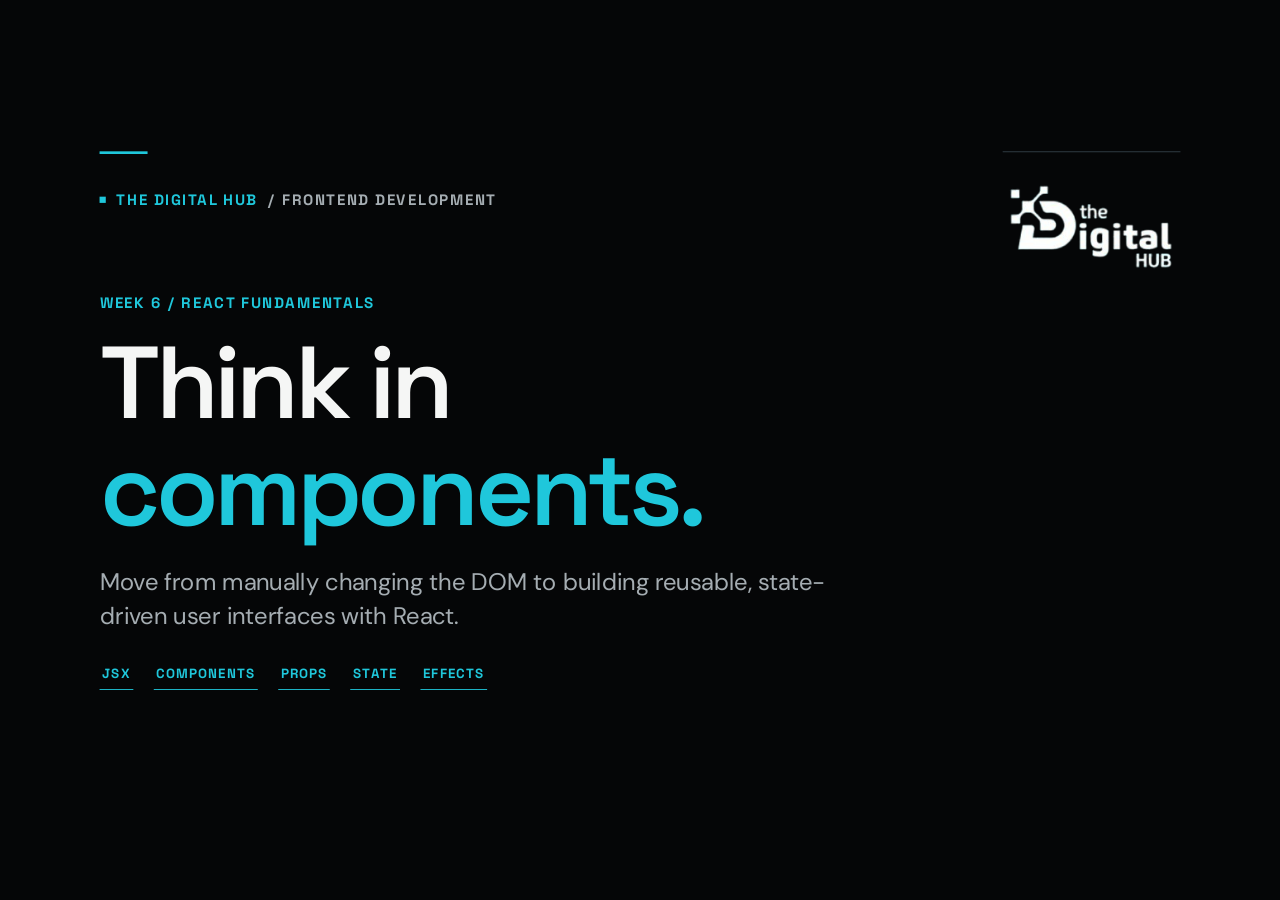
==== week3/react-fundamentals.html @ 9f133b52 "react" ====
<!DOCTYPE html>
<html lang="en">

<head>
  <meta charset="UTF-8">
  <meta name="viewport" content="width=device-width, initial-scale=1.0">
  <link rel="icon" type="image/png" href="../../assets/images/the_digital_hub_unrwa_logo-removebg-preview.png">
  <title>React Fundamentals | The Digital Hub</title>
  <link rel="stylesheet" href="../../assets/css/style.css">
</head>

<body>
  <div class="deck" id="deck">

    <section class="slide active hero" data-title="React Fundamentals">
      <div class="eyebrow"><span class="dot"></span> THE DIGITAL HUB <span class="muted">/ FRONTEND DEVELOPMENT</span>
      </div>
      <img class="hero-logo" src="../../assets/images/the-digital-hub-full-logo.png" alt="The Digital Hub">
      <div class="hero-content">
        <div class="kicker">WEEK 6 / REACT FUNDAMENTALS</div>
        <h1>Think in<br><em>components.</em></h1>
        <p class="lead">Move from manually changing the DOM to building reusable, state-driven user interfaces with
          React.</p>
        <div class="chips">
          <span>JSX</span><span>COMPONENTS</span><span>PROPS</span><span>STATE</span><span>EFFECTS</span>
        </div>
      </div>
    </section>

    <section class="slide" data-title="What is React?">
      <div class="eyebrow">01 / INTRODUCTION</div>
      <h2>What is <em>React?</em></h2>
      <div class="cards">
        <article>
          <div class="card-icon">UI</div>
          <h3>A JavaScript library</h3>
          <p>React helps you build user interfaces from reusable components.</p>
        </article>
        <article>
          <div class="card-icon">CMP</div>
          <h3>Component-based</h3>
          <p>Break the interface into small pieces with their own logic and UI.</p>
        </article>
        <article>
          <div class="card-icon">STATE</div>
          <h3>State-driven</h3>
          <p>You describe what the UI should look like for the current data.</p>
        </article>
      </div>
    </section>

    <section class="slide" data-title="What React does not replace">
      <div class="eyebrow">02 / INTRODUCTION</div>
      <h2>React does not replace your <em>fundamentals.</em></h2>
      <div class="architecture">
        <div class="node"><small>HTML</small><strong>Structure</strong><span>React uses JSX to describe markup</span>
        </div>
        <div class="arrow">+</div>
        <div class="node"><small>CSS</small><strong>Appearance</strong><span>You still style your interface</span></div>
        <div class="arrow">+</div>
        <div class="node"><small>JAVASCRIPT</small><strong>Logic</strong><span>Functions, arrays, objects, events,
            APIs</span></div>
      </div>
      <div class="note">IMPORTANT <span>React becomes much easier when your JavaScript fundamentals are strong.</span>
      </div>
    </section>

    <section class="slide" data-title="Why React?">
      <div class="eyebrow">03 / INTRODUCTION</div>
      <h2>Why use React?</h2>
      <div class="cards">
        <article>
          <div class="card-icon">01</div>
          <h3>Reusable UI</h3>
          <p>Create a component once and reuse it with different data.</p>
        </article>
        <article>
          <div class="card-icon">02</div>
          <h3>Manage changing UI</h3>
          <p>State makes interactive interfaces easier to reason about.</p>
        </article>
        <article>
          <div class="card-icon">03</div>
          <h3>Organize large apps</h3>
          <p>Split the interface into focused, maintainable components.</p>
        </article>
      </div>
    </section>

    <section class="slide" data-title="Imperative vs declarative">
      <div class="eyebrow">04 / REACT MENTAL MODEL</div>
      <h2>From imperative DOM code to <em>declarative UI.</em></h2>
      <div class="compare">
        <div>
          <div class="compare-label">VANILLA JS — IMPERATIVE</div>
          <pre><code>const button = document.querySelector("#btn");
const countText = document.querySelector("#count");

let count = 0;

button.addEventListener("click", () =&gt; {
  count++;
  countText.textContent = count;
});</code></pre>
        </div>
        <div>
          <div class="compare-label">REACT — DECLARATIVE</div>
          <pre><code>function Counter() {
  const [count, setCount] = useState(0);

  return (
    &lt;button onClick={() =&gt; setCount(count + 1)}&gt;
      Count: {count}
    &lt;/button&gt;
  );
}</code></pre>
        </div>
      </div>
    </section>

    <section class="slide" data-title="React mental model">
      <div class="eyebrow">05 / REACT MENTAL MODEL</div>
      <h2>Think: <em>UI = function of data.</em></h2>
      <div class="architecture">
        <div class="node"><small>INPUT</small><strong>Props + state</strong><span>Current application data</span></div>
        <div class="arrow">→</div>
        <div class="node"><small>COMPONENT</small><strong>JavaScript function</strong><span>Returns JSX</span></div>
        <div class="arrow">→</div>
        <div class="node"><small>OUTPUT</small><strong>User interface</strong><span>React updates the browser</span>
        </div>
      </div>
      <div class="note">MENTAL SHIFT <span>Change the data/state. React handles updating the DOM.</span></div>
    </section>

    <section class="slide dense" data-title="Prerequisites">
      <div class="eyebrow">06 / BEFORE REACT</div>
      <h2>What should you know first?</h2>
      <div class="agenda">
        <div><b>1</b><strong>HTML &amp; CSS</strong><span>Structure, forms, classes, responsive basics</span></div>
        <div><b>2</b><strong>JavaScript basics</strong><span>Variables, conditions, functions, arrays, objects</span>
        </div>
        <div><b>3</b><strong>Modern JS</strong><span>Arrow functions, destructuring, spread, template literals</span>
        </div>
        <div><b>4</b><strong>Array methods</strong><span>Especially map(), filter() and find()</span></div>
        <div><b>5</b><strong>Modules</strong><span>import and export</span></div>
        <div><b>6</b><strong>Browser basics</strong><span>Events, fetch(), JSON and async/await</span></div>
      </div>
    </section>

    <section class="slide" data-title="Tools needed">
      <div class="eyebrow">07 / SETUP</div>
      <h2>What do we need locally?</h2>
      <div class="cards">
        <article>
          <div class="card-icon">VS</div>
          <h3>Code editor</h3>
          <p>VS Code or another modern editor.</p>
        </article>
        <article>
          <div class="card-icon">NODE</div>
          <h3>Node.js</h3>
          <p>Runs the development tooling on your computer.</p>
        </article>
        <article>
          <div class="card-icon">NPM</div>
          <h3>npm</h3>
          <p>Installs React and other project packages.</p>
        </article>
      </div>
      <div class="note">VERIFY <span>node --version &nbsp; · &nbsp; npm --version</span></div>
    </section>

    <section class="slide" data-title="Why Node for React?">
      <div class="eyebrow">08 / SETUP</div>
      <h2>Why do we install <em>Node.js?</em></h2>
      <div class="code-layout">
        <div>
          <h3>Node runs JavaScript outside the browser</h3>
          <p>Your React UI still runs in the browser, but modern development tools run locally through Node.js.</p>
          <ul>
            <li>Run Vite's development server</li>
            <li>Install and execute project packages</li>
            <li>Build optimized production files</li>
          </ul>
        </div>
        <pre><code>npm run dev

// Node runs Vite locally.
// Vite serves your React app.
// The browser runs the final frontend code.</code></pre>
      </div>
      <div class="note">DO NOT CONFUSE THEM <span>Installing Node for React development does not mean your React app is
          a Node backend.</span></div>
    </section>

    <section class="slide" data-title="What is npm?">
      <div class="eyebrow">09 / SETUP</div>
      <h2>What is <em>npm?</em></h2>
      <div class="cards">
        <article>
          <div class="card-icon">PKG</div>
          <h3>Package manager</h3>
          <p>Downloads JavaScript packages your project depends on.</p>
        </article>
        <article>
          <div class="card-icon">RUN</div>
          <h3>Runs scripts</h3>
          <p>Commands like <code>npm run dev</code> and <code>npm run build</code>.</p>
        </article>
        <article>
          <div class="card-icon">JSON</div>
          <h3>Reads package.json</h3>
          <p>Tracks dependencies, scripts and project metadata.</p>
        </article>
      </div>
    </section>

    <section class="slide" data-title="What is Vite?">
      <div class="eyebrow">10 / SETUP</div>
      <h2>What is <em>Vite?</em></h2>
      <p class="sub">Vite is a modern frontend build tool. For this course, we use it to create and run a simple
        client-side React app.</p>
      <div class="cards">
        <article>
          <div class="card-icon">DEV</div>
          <h3>Development server</h3>
          <p>Runs your app locally with fast updates.</p>
        </article>
        <article>
          <div class="card-icon">JSX</div>
          <h3>React tooling</h3>
          <p>Handles JSX, modules and development transforms.</p>
        </article>
        <article>
          <div class="card-icon">BUILD</div>
          <h3>Production build</h3>
          <p>Creates optimized files for deployment.</p>
        </article>
      </div>
    </section>

    <section class="slide" data-title="Create a modern React app">
      <div class="eyebrow">11 / SETUP</div>
      <h2>Create your first React app</h2>
      <pre><code># 1. Create the project
npm create vite@latest my-react-app -- --template react

# 2. Enter the folder
cd my-react-app


# 3. Start development
npm run dev</code></pre>
      <div class="note">CURRENT TOOLING <span>Use a currently supported Node.js version. Vite 8 currently requires
          Node.js 20.19+ or 22.12+.</span></div>
    </section>

    <section class="slide" data-title="Create React App">
      <div class="eyebrow">12 / SETUP</div>
      <h2>What about <code>create-react-app</code>?</h2>
      <div class="activity">
        <div class="activity-icon">!</div>
        <div>
          <h3>Create React App is deprecated</h3>
          <p>Do not start new beginner projects with <code>npx create-react-app</code>.</p>
          <p>React's current documentation recommends frameworks for full applications, or build tools such as Vite when
            learning React from scratch.</p>
          <p><strong>For this fundamentals course:</strong> Vite keeps the setup simple and lets us focus on React
            itself.</p>
        </div>
      </div>
    </section>

    <section class="slide dense" data-title="React folder structure">
      <div class="eyebrow">13 / PROJECT STRUCTURE</div>
      <h2>What is inside a Vite React project?</h2>
      <pre><code>my-react-app/
├── node_modules/
├── public/
├── src/
│   ├── assets/
│   ├── App.css
│   ├── App.jsx
│   ├── index.css
│   └── main.jsx
├── .gitignore
├── eslint.config.js
├── index.html
├── package.json
├── package-lock.json
└── vite.config.js</code></pre>
    </section>

    <section class="slide" data-title="Important project files">
      <div class="eyebrow">14 / PROJECT STRUCTURE</div>
      <h2>What does each file do?</h2>
      <div class="agenda">
        <div><b>A</b><strong>src/</strong><span>Your application code lives here</span></div>
        <div><b>M</b><strong>main.jsx</strong><span>Connects React to the HTML page</span></div>
        <div><b>A</b><strong>App.jsx</strong><span>Your main/root component</span></div>
        <div><b>P</b><strong>public/</strong><span>Static files served directly</span></div>
        <div><b>P</b><strong>package.json</strong><span>Dependencies and npm scripts</span></div>
        <div><b>V</b><strong>vite.config.js</strong><span>Vite configuration when needed</span></div>
      </div>
    </section>

    <section class="slide" data-title="node_modules package files">
      <div class="eyebrow">15 / PROJECT STRUCTURE</div>
      <h2>Three files beginners often confuse</h2>
      <div class="cards">
        <article>
          <div class="card-icon">NM</div>
          <h3>node_modules</h3>
          <p>Downloaded packages. Usually large. Do not edit it or push it to Git.</p>
        </article>
        <article>
          <div class="card-icon">{ }</div>
          <h3>package.json</h3>
          <p>Declares dependencies and project scripts.</p>
        </article>
        <article>
          <div class="card-icon">LOCK</div>
          <h3>package-lock.json</h3>
          <p>Records exact dependency versions so installations stay consistent.</p>
        </article>
      </div>
    </section>

    <section class="slide" data-title="npm commands">
      <div class="eyebrow">16 / PROJECT STRUCTURE</div>
      <h2>npm commands you will use often</h2>
      <div class="code-layout">
        <div>
          <ul>
            <li><code>npm install</code> → install project dependencies</li>
            <li><code>npm install package-name</code> → add a package</li>
            <li><code>npm run dev</code> → start development</li>
            <li><code>npm run build</code> → create production build</li>
          </ul>
        </div>
        <pre><code>npm install
npm install some-package
npm run dev
npm run build</code></pre>
      </div>
    </section>

    <section class="slide" data-title="main.jsx">
      <div class="eyebrow">17 / FIRST REACT APP</div>
      <h2>Where does React <em>start?</em></h2>
      <div class="code-layout">
        <div>
          <h3><code>main.jsx</code></h3>
          <p>React finds the HTML root element and renders your app inside it.</p>
        </div>
        <pre><code>import { StrictMode } from "react";
import { createRoot } from "react-dom/client";
import "./index.css";
import App from "./App.jsx";

createRoot(document.getElementById("root")).render(
  &lt;StrictMode&gt;
    &lt;App /&gt;
  &lt;/StrictMode&gt;
);</code></pre>
      </div>
    </section>

    <section class="slide" data-title="App component">
      <div class="eyebrow">18 / FIRST REACT APP</div>
      <h2>Your first component</h2>
      <pre><code>function App() {
  return (
    &lt;main&gt;
      &lt;h1&gt;Hello React!&lt;/h1&gt;
      &lt;p&gt;My first component is working.&lt;/p&gt;
    &lt;/main&gt;
  );
}

export default App;</code></pre>
      <div class="note">CORE IDEA <span>A React component is usually a JavaScript function that returns JSX.</span>
      </div>
    </section>

    <section class="slide" data-title="Components">
      <div class="eyebrow">19 / COMPONENTS</div>
      <h2>Break the page into <em>components.</em></h2>
      <div class="architecture">
        <div class="node"><small>APP</small><strong>App</strong><span>Main application component</span></div>
        <div class="arrow">→ </div>
        <div class="node"><small>CHILDREN</small><strong>Header · ProductList · Footer</strong><span>Smaller UI
            sections</span></div>
        <div class="arrow">→</div>
        <div class="node"><small>REUSE</small><strong>ProductCard</strong><span>Rendered many times with different
            props</span></div>
      </div>
    </section>

    <section class="slide" data-title="Create a component">
      <div class="eyebrow">20 / COMPONENTS</div>
      <h2>Create and use a component</h2>
      <div class="compare">
        <div>
          <div class="compare-label">COMPONENT</div>
          <pre><code>function Welcome() {
  return (
    &lt;h2&gt;Welcome students!&lt;/h2&gt;
  );
}</code></pre>
        </div>
        <div>
          <div class="compare-label">USE IT</div>
          <pre><code>function App() {
  return (
    &lt;div&gt;
      &lt;Welcome /&gt;
      &lt;Welcome /&gt;
    &lt;/div&gt;
  );
}</code></pre>
        </div>
      </div>
      <div class="note">RULE <span>Custom component names must begin with a capital letter.</span></div>
    </section>

    <section class="slide" data-title="Import export">
      <div class="eyebrow">21 / COMPONENTS</div>
      <h2>Split components into files</h2>
      <div class="compare">
        <div>
          <div class="compare-label">Header.jsx</div>
          <pre><code>function Header() {
  return &lt;h1&gt;My Store&lt;/h1&gt;;
}

export default Header;</code></pre>
        </div>
        <div>
          <div class="compare-label">App.jsx</div>
          <pre><code>import Header from "./Header.jsx";

function App() {
  return &lt;Header /&gt;;
}

export default App;</code></pre>
        </div>
      </div>
    </section>

    <section class="slide" data-title="What is JSX?">
      <div class="eyebrow">22 / JSX</div>
      <h2>What is <em>JSX?</em></h2>
      <p class="sub">JSX is a syntax extension for JavaScript that lets us describe UI with HTML-like markup inside
        JavaScript.</p>
      <pre><code>const name = "Sara";

function Greeting() {
  return (
    &lt;section&gt;
      &lt;h2&gt;Hello {name}!&lt;/h2&gt;
      &lt;p&gt;Welcome to React.&lt;/p&gt;
    &lt;/section&gt;
  );
}</code></pre>
    </section>

    <section class="slide dense" data-title="JSX rules">
      <div class="eyebrow">23 / JSX</div>
      <h2>Important JSX rules</h2>
      <div class="takeaways">
        <div><b>01</b>Return one parent element—or use a Fragment <code>&lt;&gt;...&lt;/&gt;</code>.</div>
        <div><b>02</b>Close every tag: <code>&lt;img /&gt;</code>, <code>&lt;input /&gt;</code>.</div>
        <div><b>03</b>Use <code>className</code> instead of HTML <code>class</code>.</div>
        <div><b>04</b>Most DOM properties use camelCase, such as <code>onClick</code>.</div>
        <div><b>05</b>Use curly braces to insert JavaScript expressions.</div>
      </div>
    </section>

    <section class="slide" data-title="JavaScript inside JSX">
      <div class="eyebrow">24 / JSX</div>
      <h2>Use JavaScript inside <code>{ }</code></h2>
      <pre><code>function Product() {
  const name = "Laptop";
  const price = 900;
  const inStock = true;

  return (
    &lt;div&gt;
      &lt;h2&gt;{name}&lt;/h2&gt;
      &lt;p&gt;Price: ${price}&lt;/p&gt;
      &lt;p&gt;{inStock ? "Available" : "Out of stock"}&lt;/p&gt;
    &lt;/div&gt;
  );
}</code></pre>
    </section>

    <section class="slide" data-title="Styling React">
      <div class="eyebrow">25 / JSX</div>
      <h2>React still uses <em>CSS.</em></h2>
      <div class="compare">
        <div>
          <div class="compare-label">Product.jsx</div>
          <pre><code>import "./Product.css";

function Product() {
  return (
    &lt;article className="product-card"&gt;
      Laptop
    &lt;/article&gt;
  );
}</code></pre>
        </div>
        <div>
          <div class="compare-label">Product.css</div>
          <pre><code>.product-card {
  padding: 20px;
  border: 1px solid #ddd;
  border-radius: 8px;
}</code></pre>
        </div>
      </div>
    </section>

    <section class="slide" data-title="Props">
      <div class="eyebrow">26 / PROPS</div>
      <h2>Props pass data from parent to child</h2>
      <div class="compare">
        <div>
          <div class="compare-label">PARENT</div>
          <pre><code>&lt;ProductCard name="Laptop" price={900} /&gt;
&lt;ProductCard name="Mouse" price={25} /&gt;</code></pre>
        </div>
        <div>
          <div class="compare-label">CHILD</div>
          <pre><code>function ProductCard({ name, price }) {
  return (
    &lt;article&gt;
      &lt;h3&gt;{name}&lt;/h3&gt;
      &lt;p&gt;${price}&lt;/p&gt;
    &lt;/article&gt;
  );
}</code></pre>
        </div>
      </div>
    </section>

    <section class="slide" data-title="Props are read only">
      <div class="eyebrow">27 / PROPS</div>
      <h2>Props are <em>read-only.</em></h2>
      <div class="code-layout">
        <div>
          <h3>A child receives data</h3>
          <p>The child should not modify the props it receives.</p>
          <ul>
            <li>Parent owns the value</li>
            <li>Child receives the value</li>
            <li>If data needs to change, use state in the appropriate component</li>
          </ul>
        </div>
        <pre><code>function UserCard({ name }) {
  // Do not do this:
  // name = "New Name";

  return &lt;h3&gt;{name}&lt;/h3&gt;;
}</code></pre>
      </div>
    </section>

    <section class="slide" data-title="Children and composition">
      <div class="eyebrow">28 / COMPONENT COMPOSITION</div>
      <h2>Components can wrap other UI</h2>
      <div class="compare">
        <div>
          <div class="compare-label">REUSABLE CARD</div>
          <pre><code>function Card({ children }) {
  return (
    &lt;div className="card"&gt;
      {children}
    &lt;/div&gt;
  );
}</code></pre>
        </div>
        <div>
          <div class="compare-label">COMPOSITION</div>
          <pre><code>&lt;Card&gt;
  &lt;h2&gt;Student Profile&lt;/h2&gt;
  &lt;p&gt;Frontend Developer&lt;/p&gt;
&lt;/Card&gt;</code></pre>
        </div>
      </div>
    </section>

    <section class="slide" data-title="What is state?">
      <div class="eyebrow">29 / STATE</div>
      <h2>State is a component's <em>memory.</em></h2>
      <div class="cards">
        <article>
          <div class="card-icon">0</div>
          <h3>Counter</h3>
          <p>The current number changes after clicks.</p>
        </article>
        <article>
          <div class="card-icon">ABC</div>
          <h3>Input value</h3>
          <p>The component remembers what the user typed.</p>
        </article>
        <article>
          <div class="card-icon">ON</div>
          <h3>UI state</h3>
          <p>Menu open/closed, selected tab, loading status.</p>
        </article>
      </div>
    </section>

    <section class="slide" data-title="useState">
      <div class="eyebrow">30 / STATE</div>
      <h2>Your first Hook: <code>useState</code></h2>
      <pre><code>import { useState } from "react";

function Counter() {
  const [count, setCount] = useState(0);

  function handleClick() {
    setCount(count + 1);
  }

  return (
    &lt;button onClick={handleClick}&gt;
      Count: {count}
    &lt;/button&gt;
  );
}</code></pre>
    </section>

    <section class="slide" data-title="Understanding useState">
      <div class="eyebrow">31 / STATE</div>
      <h2>Read <code>useState</code> step by step</h2>
      <div class="architecture">
        <div class="node"><small>VALUE</small><strong>count</strong><span>Current state value</span></div>
        <div class="arrow">+</div>
        <div class="node"><small>SETTER</small><strong>setCount</strong><span>Requests a state update</span></div>
        <div class="arrow">+</div>
        <div class="node"><small>INITIAL</small><strong>0</strong><span>Starting state value</span></div>
      </div>
      <div class="note">WHEN STATE CHANGES <span>React renders the component again using the new state.</span></div>
    </section>

    <section class="slide" data-title="State is not a normal variable">
      <div class="eyebrow">32 / STATE</div>
      <h2>Do not change state directly</h2>
      <div class="compare">
        <div>
          <div class="compare-label">WRONG</div>
          <pre><code>let count = 0;

function handleClick() {
  count = count + 1;
}

// React is not told to re-render.</code></pre>
        </div>
        <div>
          <div class="compare-label">CORRECT</div>
          <pre><code>const [count, setCount] = useState(0);

function handleClick() {
  setCount(count + 1);
}</code></pre>
        </div>
      </div>
    </section>

    <section class="slide" data-title="Functional state updates">
      <div class="eyebrow">33 / STATE</div>
      <h2>When new state depends on old state</h2>
      <pre><code>function Counter() {
  const [count, setCount] = useState(0);

  function increase() {
    setCount(previousCount =&gt; previousCount + 1);
  }

  return &lt;button onClick={increase}&gt;{count}&lt;/button&gt;;
}</code></pre>
      <div class="note">GOOD HABIT <span>Use the updater form when calculating the next value from the previous
          value.</span></div>
    </section>

    <section class="slide" data-title="Object and array state">
      <div class="eyebrow">34 / STATE</div>
      <h2>Do not mutate objects or arrays in state</h2>
      <div class="compare">
        <div>
          <div class="compare-label">OBJECT</div>
          <pre><code>const [user, setUser] = useState({
  name: "Sara",
  age: 20
});

setUser({
  ...user,
  age: 21
});</code></pre>
        </div>
        <div>
          <div class="compare-label">ARRAY</div>
          <pre><code>const [skills, setSkills] =
  useState(["HTML", "CSS"]);

setSkills([
  ...skills,
  "React"
]);</code></pre>
        </div>
      </div>
    </section>

    <section class="slide" data-title="Events">
      <div class="eyebrow">35 / EVENTS</div>
      <h2>React event handling</h2>
      <div class="compare">
        <div>
          <div class="compare-label">HTML</div>
          <pre><code>&lt;button onclick="doSomething()"&gt;
  Click
&lt;/button&gt;</code></pre>
        </div>
        <div>
          <div class="compare-label">REACT</div>
          <pre><code>function handleClick() {
  console.log("Clicked");
}

return (
  &lt;button onClick={handleClick}&gt;
    Click
  &lt;/button&gt;
);</code></pre>
        </div>
      </div>
      <div class="note">NOTICE <span><code>onClick</code> is camelCase and receives a function—not the result of calling
          it.</span></div>
    </section>

    <section class="slide" data-title="Event with data">
      <div class="eyebrow">36 / EVENTS</div>
      <h2>Pass data to an event handler</h2>
      <pre><code>function ProductCard({ name }) {
  function handleBuy() {
    console.log(`Buying ${name}`);
  }

  return (
    &lt;button onClick={handleBuy}&gt;
      Buy {name}
    &lt;/button&gt;
  );
}

// With an argument:
// onClick={() =&gt; handleBuy(product.id)}</code></pre>
    </section>

    <section class="slide" data-title="Controlled inputs">
      <div class="eyebrow">37 / FORMS</div>
      <h2>Controlled inputs: state controls the value</h2>
      <pre><code>import { useState } from "react";

function NameInput() {
  const [name, setName] = useState("");

  return (
    &lt;&gt;
      &lt;input
        value={name}
        onChange={(event) =&gt; setName(event.target.value)}
      /&gt;
      &lt;p&gt;Hello {name}&lt;/p&gt;
    &lt;/&gt;
  );
}</code></pre>
    </section>

    <section class="slide" data-title="React forms">
      <div class="eyebrow">38 / FORMS</div>
      <h2>Handle a simple form</h2>
      <pre><code>function SignupForm() {
  const [email, setEmail] = useState("");

  function handleSubmit(event) {
    event.preventDefault();
    console.log(email);
  }

  return (
    &lt;form onSubmit={handleSubmit}&gt;
      &lt;input
        type="email"
        value={email}
        onChange={(event) =&gt; setEmail(event.target.value)}
      /&gt;
      &lt;button&gt;Submit&lt;/button&gt;
    &lt;/form&gt;
  );
}</code></pre>
    </section>

    <section class="slide" data-title="Conditional rendering">
      <div class="eyebrow">39 / RENDERING</div>
      <h2>Render UI <em>conditionally.</em></h2>
      <div class="compare">
        <div>
          <div class="compare-label">TERNARY</div>
          <pre><code>function Status({ loggedIn }) {
  return (
    &lt;p&gt;
      {loggedIn
        ? "Welcome back"
        : "Please log in"}
    &lt;/p&gt;
  );
}</code></pre>
        </div>
        <div>
          <div class="compare-label">&amp;&amp;</div>
          <pre><code>function Cart({ count }) {
  return (
    &lt;div&gt;
      {count &gt; 0 &amp;&amp; (
        &lt;p&gt;Items: {count}&lt;/p&gt;
      )}
    &lt;/div&gt;
  );
}</code></pre>
        </div>
      </div>
    </section>

    <section class="slide" data-title="List rendering">
      <div class="eyebrow">40 / RENDERING</div>
      <h2>Render arrays with <code>map()</code></h2>
      <pre><code>const products = [
  { id: 1, name: "Laptop" },
  { id: 2, name: "Mouse" },
  { id: 3, name: "Keyboard" }
];

function ProductList() {
  return (
    &lt;ul&gt;
      {products.map((product) =&gt; (
        &lt;li key={product.id}&gt;
          {product.name}
        &lt;/li&gt;
      ))}
    &lt;/ul&gt;
  );
}</code></pre>
    </section>

    <section class="slide" data-title="Keys">
      <div class="eyebrow">41 / RENDERING</div>
      <h2>Why does React need a <code>key</code>?</h2>
      <div class="code-layout">
        <div>
          <h3>Keys identify list items</h3>
          <p>React uses keys to understand which items were added, removed or reordered.</p>
          <ul>
            <li>Use a stable unique ID from your data</li>
            <li>The key must be unique among siblings</li>
            <li>Avoid array indexes when list order can change</li>
          </ul>
        </div>
        <pre><code>{users.map((user) =&gt; (
  &lt;UserCard
    key={user.id}
    name={user.name}
  /&gt;
))}</code></pre>
      </div>
    </section>

    <section class="slide" data-title="Reusable UI example">
      <div class="eyebrow">42 / COMPONENT COMPOSITION</div>
      <h2>Build reusable UI from small components</h2>
      <div class="code-layout">
        <div>
          <h3>One card, different data</h3>
          <p>Keep repeated layout in a component and pass changing values through props.</p>
        </div>
        <pre><code>function UserCard({ name, role }) {
  return (
    &lt;article className="user-card"&gt;
      &lt;h3&gt;{name}&lt;/h3&gt;
      &lt;p&gt;{role}&lt;/p&gt;
    &lt;/article&gt;
  );
}

&lt;UserCard name="Sara" role="Developer" /&gt;
&lt;UserCard name="Ali" role="Designer" /&gt;</code></pre>
      </div>
    </section>


    <section class="slide" data-title="Rules of Hooks">
      <div class="eyebrow">44 / HOOKS</div>
      <h2>Two beginner rules for Hooks</h2>
      <p style="font-size: 1.25rem; line-height: 1.6;">
        Think of Hooks as functions that connect your React components to React's built-in capabilities.
      </p>
      <div class="cards">
        <article>
          <div class="card-icon">1</div>
          <h3>Call Hooks at the top level</h3>
          <p>Do not call <code>useState</code> or <code>useEffect</code> inside loops, conditions or nested functions.
          </p>
        </article>
        <article>
          <div class="card-icon">2</div>
          <h3>Call Hooks from React code</h3>
          <p>Use Hooks inside React components or custom Hooks.</p>
        </article>
        <article>
          <div class="card-icon">use</div>
          <h3>Hook names start with use</h3>
          <p>Examples: <code>useState</code> and <code>useEffect</code>.</p>
        </article>
      </div>
    </section>

    <section class="slide" data-title="What is useEffect?">
      <div class="eyebrow">45 / USEEFFECT</div>
      <h2>What is a <em>side effect?</em></h2>
      <p class="sub">After React renders my component, I sometimes need to execute additional code to synchronize with
        something outside React.</p>
      <div class="cards">
        <article>
          <div class="card-icon">API</div>

          <p>Load data from an external API.</p>
        </article>
        <article>
          <div class="card-icon">Timers</div>

          <p>Start or stop an interval or timeout.</p>
        </article>

      </div>
    </section>

    <section class="slide" data-title="useEffect syntax">
      <div class="eyebrow">46 / USEEFFECT</div>
      <h2>Basic <code>useEffect</code> syntax</h2>
      <pre><code>import { useEffect } from "react";

function App() {
  useEffect(() =&gt; {
    console.log("Effect ran");
  }, []);

  return &lt;h1&gt;Hello&lt;/h1&gt;;
}</code></pre>
      <div class="note">DEPENDENCIES <span><code>[]</code> means this Effect does not depend on changing component
          values.</span></div>
    </section>

    <section class="slide" data-title="Effect dependencies">
      <div class="eyebrow">47 / USEEFFECT</div>
      <h2>The dependency array matters</h2>
      <div class="agenda">
        <div><b>1</b><strong>No array</strong><span>Effect runs after every render</span></div>
        <div><b>2</b><strong>[]</strong><span>Effect sets up after the component is added</span></div>
        <div><b>3</b><strong>[value]</strong><span>Effect runs again when that dependency changes</span></div>
      </div>
      <pre><code>useEffect(() =&gt; {
  document.title = `Count: ${count}`;
}, [count]);</code></pre>
    </section>

    <section class="slide" data-title="Effect cleanup">
      <div class="eyebrow">48 / USEEFFECT</div>
      <h2>Some Effects need <em>cleanup.</em></h2>
      <pre><code>useEffect(() =&gt; {
  const timer = setInterval(() =&gt; {
    console.log("Running...");
  }, 1000);

  return () =&gt; {
    clearInterval(timer);
  };
}, []);</code></pre>
      <div class="note">WHY CLEANUP? <span>Stop timers, subscriptions or other external work when the component no
          longer needs them.</span></div>
    </section>

    <section class="slide" data-title="Strict Mode">
      <div class="eyebrow">49 / USEEFFECT</div>
      <h2>"Why did my Effect run twice?"</h2>
      <div class="activity">
        <div class="activity-icon">DEV</div>
        <div>
          <h3>React Strict Mode can do this in development</h3>
          <p>React may run an extra setup + cleanup cycle for Effects in development to help reveal bugs.</p>
          <p>This does <strong>not</strong> mean production runs every Effect twice.</p>
          <p>Do not remove Strict Mode just to hide the issue. Write Effects that clean up correctly.</p>
        </div>
      </div>
    </section>

    <section style="overflow-y: scroll"  class="slide" data-title="Fetch API data">
      <div class="eyebrow">50 / API CONSUMPTION</div>
      <h2>Fetch API data in a component</h2>
      <pre><code>import { useEffect, useState } from "react";

function Users() {
  const [users, setUsers] = useState([]);

  useEffect(() =&gt; {
    async function loadUsers() {
      const response = await fetch(
        "https://jsonplaceholder.typicode.com/users"
      );

      const data = await response.json();
      setUsers(data);
    }

    loadUsers();
  }, []);

  return &lt;p&gt;Users: {users.length}&lt;/p&gt;;
}</code></pre>
    </section>

    <section style="overflow-y: scroll" class="slide dense" data-title="API loading error data">
      <div class="eyebrow">51 / API CONSUMPTION</div>
      
      <pre><code>function Users() {
  const [users, setUsers] = useState([]);
  const [loading, setLoading] = useState(true);
  const [error, setError] = useState("");

  useEffect(() =&gt; {
    async function loadUsers() {
      try {
        const response = await fetch(
          "https://jsonplaceholder.typicode.com/users"
        );

        if (!response.ok) {
          throw new Error("Could not load users");
        }

        const data = await response.json();
        setUsers(data);
      } catch (err) {
        setError(err.message);
      } finally {
        setLoading(false);
      }
    }

    loadUsers();
  }, []);

  if (loading) return &lt;p&gt;Loading...&lt;/p&gt;;
  if (error) return &lt;p&gt;{error}&lt;/p&gt;;

  return users.map(user =&gt; (
    &lt;p key={user.id}&gt;{user.name}&lt;/p&gt;
  ));
}</code></pre>
    </section>


    <section style="overflow-y: scroll;" class="slide" data-title="Scalable folder structure">
      <div class="eyebrow">55 / PROJECT STRUCTURE</div>
      <h2>A simple folder structure as the app grows</h2>
      <pre><code>src/
├── assets/
├── components/
│   ├── Header/
│   │   ├── Header.jsx
│   │   └── Header.css
│   ├── ProductCard/
│   │   ├── ProductCard.jsx
│   │   └── ProductCard.css
│   └── Button/
├── pages/
│   ├── Home.jsx
│   └── Products.jsx
├── App.jsx
├── index.css
└── main.jsx</code></pre>
      <div class="note">KEEP IT SIMPLE <span>Do not create complicated architecture before the project actually needs
          it.</span></div>
    </section>

      
    <section class="slide closing" data-title="Next step">
      <div class="eyebrow">60 / WRAP-UP</div>
      <div class="centerpiece">
        <div class="kicker">REACT MENTAL MODEL</div>
        <h1>Components describe UI.<br><em>State drives change.</em></h1>
        <p class="lead">Master components, props, state, events and effects before adding routing, global state or
          larger React frameworks.</p>
      </div>
    </section>

  </div>

  <div class="bottom-ui">
    <div class="controls">
      <button id="themeToggle" aria-label="Switch to light mode" title="Switch theme">&#9788;</button>
      <button id="prev" aria-label="Previous slide">&larr;</button>
      <span id="counter">01 / 61</span>
      <button id="next" aria-label="Next slide">&rarr;</button>
      <button id="full" aria-label="Fullscreen">&#x26F6;</button>
    </div>
    <div class="signature">
      <span class="signature-number" id="pageNumber">01</span>
      <span class="logo-lockup">
        <img src="../../assets/images/logo-transparent.png" alt="The Digital Hub logo">
        <span class="logo-wordmark">THE<br>DIGITAL<br>HUB</span>
      </span>
    </div>
  </div>

  <div class="progress" id="progress"></div>
  <script src="../../assets/js/script.js"></script>
</body>

</html>
---- assets/css/style.css ----
@import url('https://fonts.googleapis.com/css2?family=DM+Sans:wght@400;500;600;700&family=Space+Grotesk:wght@400;500;600;700&display=swap');

:root {
    --bg: #050607;
    --white: #f5f6f5;
    --muted: #a5adb2;
    --cyan: #1fc7db;
    --blue: #2382e9
}

* {
    box-sizing: border-box
}

html,
body {
    margin: 0;
    width: 100%;
    height: 100%;
    overflow: hidden;
    background: #050607;
    color: var(--white);
    font-family: 'DM Sans', sans-serif
}

.deck {
    position: fixed;
    inset: 0;
    overflow: hidden
}

.slide {
    position: absolute;
    top: 0;
    left: 0;
    width: 1440px;
    height: 810px;
    display: none;
    overflow: hidden;
    padding: 112px 112px 105px;
    background: #050607;
    transform-origin: top left
}

.slide:before {
    content: '';
    position: absolute;
    left: 112px;
    top: 69px;
    width: 54px;
    height: 3px;
    background: var(--cyan)
}

.slide:after {
    content: '';
    position: absolute;
    right: 112px;
    top: 69px;
    width: 200px;
    height: 1px;
    background: #273039
}

.slide.active {
    display: block
}

.eyebrow,
.kicker {
    font: 700 12px 'Space Grotesk', sans-serif;
    letter-spacing: 2.5px;
    color: var(--cyan);
    text-transform: uppercase
}

.eyebrow {
    display: flex;
    align-items: center;
    gap: 12px;
    margin-bottom: 36px
}

.eyebrow .muted {
    color: #63717a
}

.dot {
    height: 7px;
    width: 7px;
    background: var(--cyan);
    display: inline-block
}

.kicker {
    margin-bottom: 20px
}

h1,
h2,
h3,
p {
    margin-top: 0
}

h1,
h2,
h3 {
    font-family: 'Space Grotesk', sans-serif
}

h1 {
    font-size: 92px;
    line-height: 1.04;
    letter-spacing: -5px;
    margin-bottom: 26px;
    font-weight: 600
}

h2 {
    font-size: 65px;
    line-height: 1.08;
    letter-spacing: -3.5px;
    margin-bottom: 24px;
    font-weight: 600
}

h3 {
    font-size: 26px;
    letter-spacing: -1px
}

em {
    font-style: normal;
    color: var(--cyan)
}

.lead,
.sub {
    font-size: 21px;
    line-height: 1.6;
    color: var(--muted);
    max-width: 650px
}

.sub {
    margin-bottom: 36px
}

.hero-content {
    position: relative;
    z-index: 2;
    max-width: 740px
}

.hero-visual {
    position: absolute;
    right: 100px;
    top: 205px;
    width: 460px;
    height: 400px;
    display: grid;
    place-items: center
}

.orbit {
    position: absolute;
    border: 1px solid #174052;
    border-radius: 50%;
    width: 440px;
    height: 440px;
    opacity: .35
}

.orbit-b {
    width: 325px;
    height: 325px;
    border-style: dashed;
    transform: rotate(35deg)
}

.terminal {
    position: relative;
    width: 450px;
    background: #0c1216;
    border: 1px solid #315467;
    overflow: hidden;
    box-shadow: 18px 18px 0 #0d252d;
    transform: rotate(-2deg)
}

.terminal-top {
    height: 42px;
    background: #152029;
    display: flex;
    align-items: center;
    gap: 7px;
    padding: 0 17px;
    border-bottom: 1px solid #2b4050
}

.terminal-top i {
    width: 7px;
    height: 7px;
    background: #647780;
    border-radius: 50%
}

.terminal-top span {
    margin-left: 15px;
    color: #8ba0b0;
    font: 11px monospace
}

.terminal-code {
    padding: 25px;
    font: 16px/1.85 monospace;
    color: #d3e8f3
}

.comment {
    color: #718596
}

.green {
    color: #55dbaf
}

.purple {
    color: #b5a1ff
}

.blue {
    color: #4da7ff
}

.cursor {
    color: var(--cyan)
}

.chips {
    display: flex;
    gap: 9px;
    flex-wrap: wrap;
    margin-top: 28px
}

.chips span,
.tag {
    border-bottom: 1px solid #27677a;
    color: #89d5df;
    padding: 8px 3px;
    font: 700 11px 'Space Grotesk';
    letter-spacing: 1.3px;
    margin-right: 14px
}

.agenda {
    display: grid;
    grid-template-columns: repeat(2, 1fr);
    gap: 0 48px;
    max-width: 1120px
}

.agenda>div {
    border-top: 1px solid #33414a;
    padding: 27px 0;
    display: grid;
    grid-template-columns: 75px 1fr;
    gap: 8px
}

.agenda b {
    font: 600 31px 'Space Grotesk';
    color: var(--cyan);
    grid-row: span 2
}

.agenda strong {
    font: 600 25px 'Space Grotesk'
}

.agenda span {
    color: var(--muted);
    font-size: 17px
}

.centerpiece {
    margin-top: 90px
}

.big-number {
    font: 600 310px 'Space Grotesk';
    letter-spacing: -25px;
    color: #102b36;
    position: absolute;
    right: 180px;
    top: 170px;
    opacity: .7
}

.cards {
    display: grid;
    grid-template-columns: repeat(3, 1fr);
    gap: 35px;
    margin-top: 55px
}

.cards article {
    border-top: 3px solid var(--cyan);
    padding: 24px 0;
    min-height: 270px;
    display: flex;
    flex-direction: column
}

.card-icon {
    font: 700 37px monospace;
    color: var(--cyan);
    margin-bottom: 40px
}

.cards p,
.compare p,
.code-layout p,
.activity p {
    color: #a5afb8;
    line-height: 1.65;
    font-size: 19px
}

.cards .tag {
    align-self: flex-start;
    margin-top: auto
}

.architecture {
    display: flex;
    align-items: center;
    gap: 24px;
    margin-top: 70px
}

.node {
    flex: 1;
    min-height: 180px;
    border-left: 3px solid var(--cyan);
    background: #0e161c;
    padding: 28px;
    display: flex;
    flex-direction: column;
    gap: 14px
}

.node small {
    color: var(--cyan);
    font-weight: 700
}

.node strong {
    font: 600 29px 'Space Grotesk'
}

.node span {
    color: var(--muted)
}

.arrow {
    font-size: 42px;
    color: var(--cyan)
}

.note {
    margin-top: 45px;
    font: 700 12px 'Space Grotesk';
    color: var(--cyan)
}

.note span {
    color: var(--muted);
    font-weight: 400;
    margin-left: 14px
}

.code-layout {
    display: grid;
    grid-template-columns: 35% 1fr;
    gap: 55px;
    align-items: center;
    margin-top: 28px
}

.code-layout ul,
.compare ul {
    color: #c1ced8;
    line-height: 2.2;
    padding-left: 22px;
    font-size: 18px
}

.code-layout li::marker,
.compare li::marker {
    color: var(--cyan)
}

pre {
    background: #0c1216;
    border-left: 3px solid var(--cyan);
    padding: 30px;
    overflow: hidden;
    font: 16px/1.75 monospace
}

.compare {
    display: grid;
    grid-template-columns: 1fr 1fr;
    gap: 55px;
    margin-top: 48px
}

.compare-label {
    color: var(--cyan);
    letter-spacing: 2px;
    font-size: 12px;
    margin-bottom: 24px
}

.compare>div {
    border-top: 3px solid #2382e9;
    padding: 27px 0;
    min-height: 350px
}

.compare>div:first-child {
    border-color: var(--cyan)
}

.activity {
    display: flex;
    align-items: center;
    gap: 65px;
    border-left: 4px solid var(--cyan);
    background: #0e161c;
    padding: 50px;
    max-width: 1100px
}

.activity-icon {
    font-size: 135px;
    color: var(--cyan)
}

.activity h3 {
    font-size: 43px
}

.takeaways {
    max-width: 1080px
}

.takeaways>div {
    display: flex;
    align-items: center;
    gap: 45px;
    border-bottom: 1px solid #2a3540;
    padding: 28px 0;
    font: 500 29px 'Space Grotesk'
}

.takeaways b {
    color: var(--cyan);
    font-size: 24px
}

.closing .centerpiece {
    margin-top: 135px
}

.bottom-ui {
    position: fixed;
    bottom: 0;
    left: 0;
    right: 0;
    height: 85px;
    display: flex;
    justify-content: space-between;
    align-items: center;
    padding: 0 clamp(28px, 5vw, 85px);
    z-index: 10;
    pointer-events: none
}

.controls,
.signature {
    display: flex;
    align-items: center;
    gap: 13px;
    pointer-events: auto
}

.controls button {
    border: 0;
    border-bottom: 1px solid #465762;
    background: transparent;
    color: #e5f5fa;
    min-width: 34px;
    height: 34px;
    cursor: pointer;
    font-size: 20px
}

.controls button:hover {
    color: var(--cyan)
}

#counter {
    font: 600 12px 'Space Grotesk';
    color: #a4b5be;
    min-width: 72px;
    text-align: center
}

.signature {
    gap: 18px
}

.signature-number {
    font: 600 16px 'Space Grotesk';
    color: #6d8a99
}

.signature img {
    width: 53px;
    height: 53px;
    object-fit: contain;
    background: white;
    padding: 2px
}

.progress {
    position: fixed;
    z-index: 12;
    bottom: 0;
    left: 0;
    height: 2px;
    background: var(--cyan);
    width: 10%;
    transition: width .25s
}

/* Presentation readability and dual-theme system */
:root {
    --surface: #0e161c;
    --line: #33414a;
    --code-bg: #0c1216;
    --soft: #a5afb8;
    --ink: #f5f6f5
}

body[data-theme="light"] {
    --bg: #f5f7f8;
    --white: #101c27;
    --muted: #455563;
    --cyan: #087d9e;
    --blue: #1768bb;
    --surface: #e7eef2;
    --line: #bdcbd3;
    --code-bg: #e9f0f4;
    --soft: #435260;
    --ink: #102333
}

html,
body,
.slide {
    background: var(--bg);
    color: var(--white)
}

.slide:after {
    background: var(--line)
}

.eyebrow .muted {
    color: var(--muted)
}

.lead,
.sub,
.agenda span,
.node span {
    color: var(--muted)
}

.agenda>div,
.takeaways>div {
    border-color: var(--line)
}

.cards p,
.compare p,
.code-layout p,
.activity p {
    color: var(--soft)
}

.node,
.activity {
    background: var(--surface)
}

pre {
    background: var(--code-bg);
    color: var(--ink)
}

.code-layout ul,
.compare ul {
    color: var(--ink)
}

.compare>div {
    border-top-color: var(--blue)
}

.controls button {
    color: var(--white);
    border-color: var(--line)
}

#counter,
.signature-number {
    color: var(--muted)
}

.chips span,
.tag {
    color: var(--cyan);
    border-color: var(--cyan)
}

body[data-theme="light"] .big-number {
    color: #d2e6ee
}

body[data-theme="light"] .green {
    color: #00795b
}

body[data-theme="light"] .purple {
    color: #7352a4
}

body[data-theme="light"] .blue {
    color: #1265ac
}

body[data-theme="light"] .comment {
    color: #607786
}

/* Larger teaching-room typography */
.eyebrow,
.kicker {
    font-size: 17px;
    letter-spacing: 2px
}

h1 {
    font-size: 104px
}

h2 {
    font-size: 73px
}

h3 {
    font-size: 33px
}

.lead,
.sub {
    font-size: 27px;
    line-height: 1.4;
    max-width: 760px
}

.agenda strong {
    font-size: 31px
}

.agenda span {
    font-size: 23px
}

.agenda b {
    font-size: 36px
}

.cards p,
.compare p,
.code-layout p,
.activity p {
    font-size: 24px;
    line-height: 1.4
}

.cards .card-icon {
    margin-bottom: 22px
}

.cards {
    gap: 30px;
    margin-top: 38px
}

.cards article {
    min-height: 290px
}

.chips span,
.tag {
    font-size: 15px
}

.node strong {
    font-size: 34px
}

.node span {
    font-size: 22px
}

.code-layout ul,
.compare ul {
    font-size: 23px;
    line-height: 1.65
}

pre {
    font-size: 19px;
    line-height: 1.48;
    padding: 25px
}

.compare {
    margin-top: 35px
}

.compare-label {
    font-size: 17px
}

.compare>div {
    min-height: 320px
}

.activity h3 {
    font-size: 48px
}

.activity {
    padding: 38px
}

.takeaways>div {
    font-size: 33px;
    padding: 25px 0
}

.note {
    font-size: 18px
}

.note span {
    font-size: 19px
}

.hero-content {
    max-width: 1060px
}

.hero .hero-content {
    padding-top: 58px
}

.hero .lead {
    max-width: 850px
}

.hero h1 {
    font-size: 115px
}

.hero-logo {
    position: absolute;
    top: 92px;
    right: 112px;
    width: 210px;
    max-width: 20%;
    height: auto;
    object-fit: contain;
    z-index: 2
}

/* Deliberate, understated brand signature */
.bottom-ui {
    height: 96px;
    padding: 0 clamp(26px, 4vw, 76px)
}

.logo-lockup {
    display: flex;
    align-items: center;
    gap: 11px;
    border-left: 1px solid var(--line);
    padding-left: 18px
}

.logo-lockup img {
    width: 55px;
    height: 55px;
    object-fit: contain;
    background: transparent;
    padding: 0
}

.logo-wordmark {
    font: 700 12px/1.12 'Space Grotesk', sans-serif;
    letter-spacing: 1.5px;
    color: var(--white)
}

.signature-number {
    font-size: 19px
}

.controls button {
    font-size: 23px;
    min-width: 39px;
    height: 40px
}

#themeToggle {
    font-size: 25px;
    margin-right: 12px
}

#counter {
    font-size: 16px;
    min-width: 90px
}

/* Theme overrides for elements with original hardcoded dark colors */
body[data-theme="light"] .slide,
body[data-theme="light"] .deck {
    background: #f5f7f8;
    color: #101c27
}

body[data-theme="light"] .controls {
    background: #f5f7f8;
    border-radius: 8px
}

body[data-theme="light"] .signature img {
    background: transparent
}

body[data-theme="light"] .activity,
body[data-theme="light"] .node {
    background: #e7eef2
}

body[data-theme="light"] .cards p,
body[data-theme="light"] .compare p,
body[data-theme="light"] .code-layout p,
body[data-theme="light"] .activity p {
    color: #435260
}

body[data-theme="light"] .logo-wordmark {
    color: #101c27
}

#themeToggle {
    min-width: 48px;
    min-height: 42px;
    font-size: 27px;
    border: 1px solid var(--line);
    border-radius: 6px
}

.slide.dense {
    padding-top: 88px;
    padding-bottom: 82px
}

.slide.dense .eyebrow {
    margin-bottom: 22px
}

.slide.dense h2 {
    font-size: 64px;
    line-height: 1.04;
    margin-bottom: 14px
}

.slide.dense .sub {
    font-size: 22px;
    line-height: 1.25;
    margin-bottom: 16px
}

.slide.dense .takeaways>div {
    font-size: 28px;
    line-height: 1.2;
    padding: 10px 0;
    gap: 28px
}

.slide.dense .takeaways b {
    font-size: 24px;
    flex: 0 0 44px
}

.bottom-ui,
.progress {
    transition: opacity .25s ease, transform .25s ease
}

body.ui-hidden .bottom-ui {
    opacity: 0;
    transform: translateY(18px);
    pointer-events: none
}

body.ui-hidden .progress {
    opacity: 0
}

.bottom-ui:focus-within {
    opacity: 1;
    pointer-events: auto
}
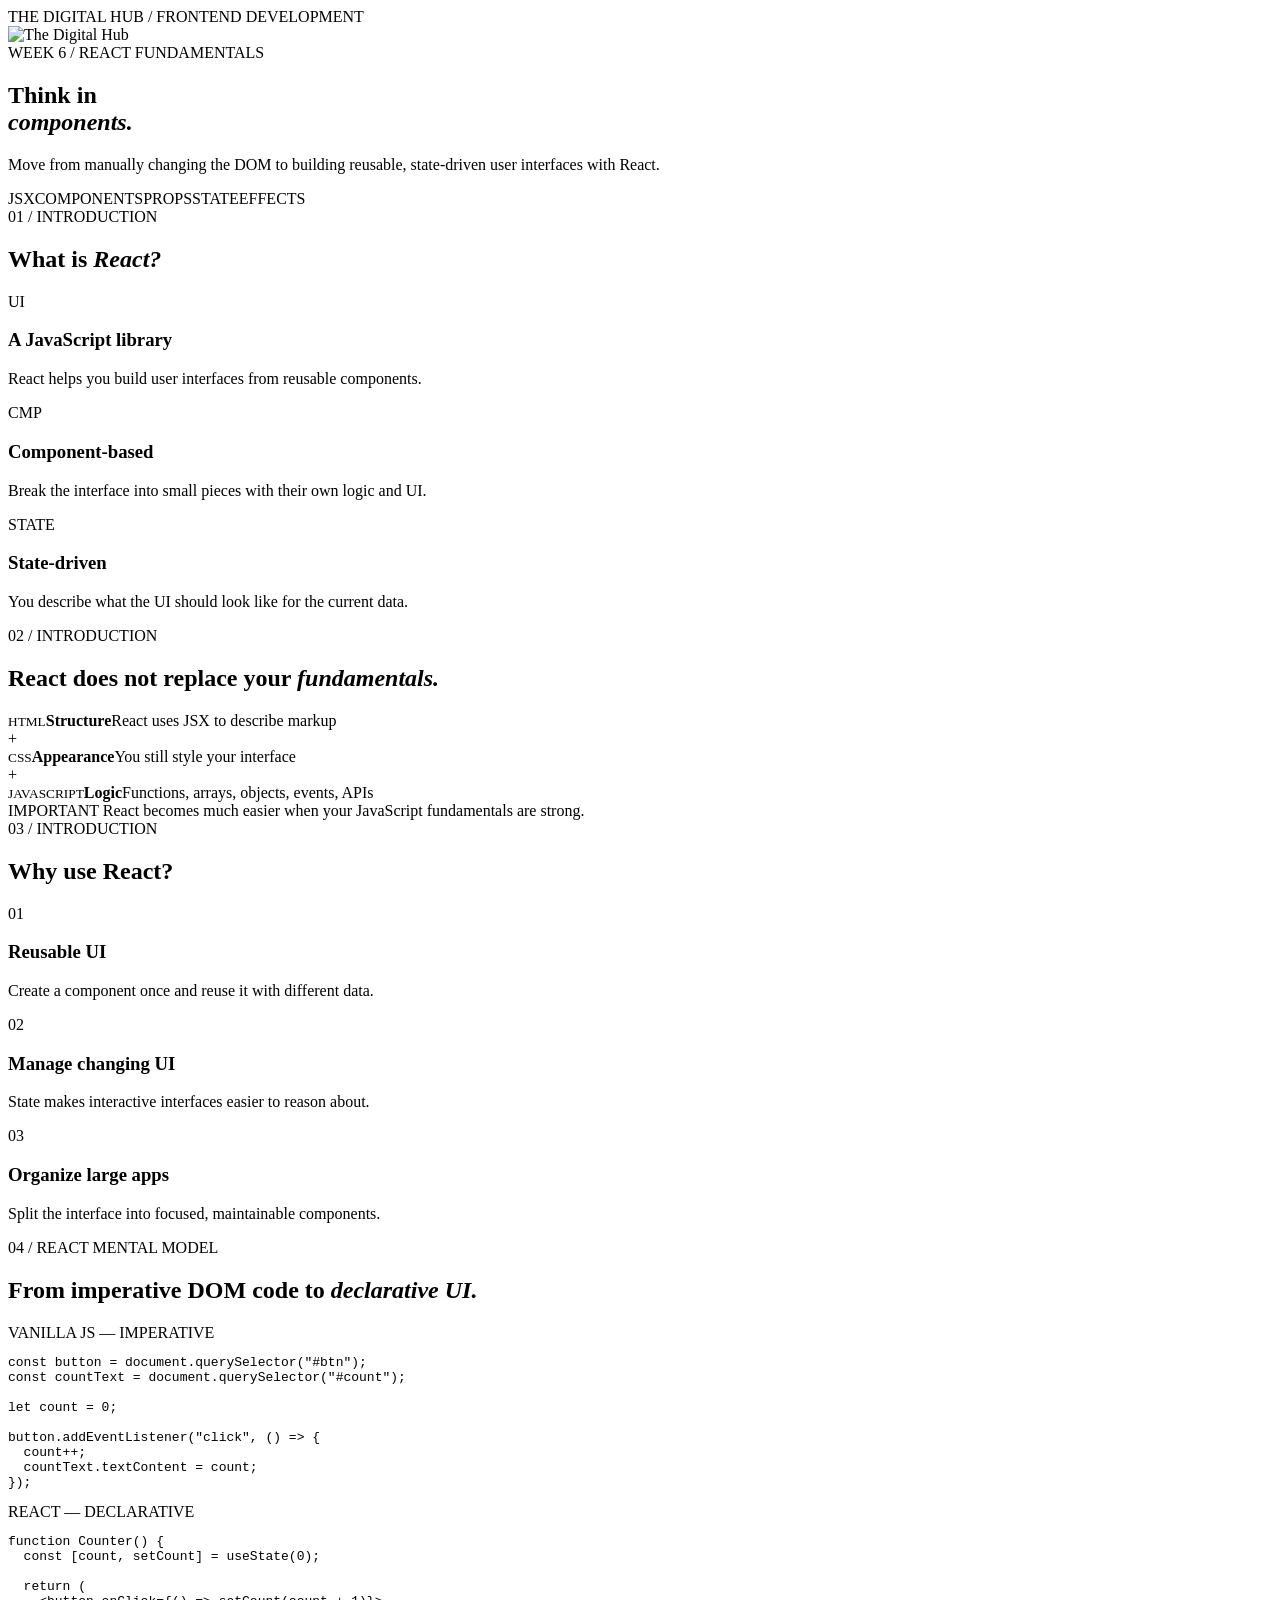
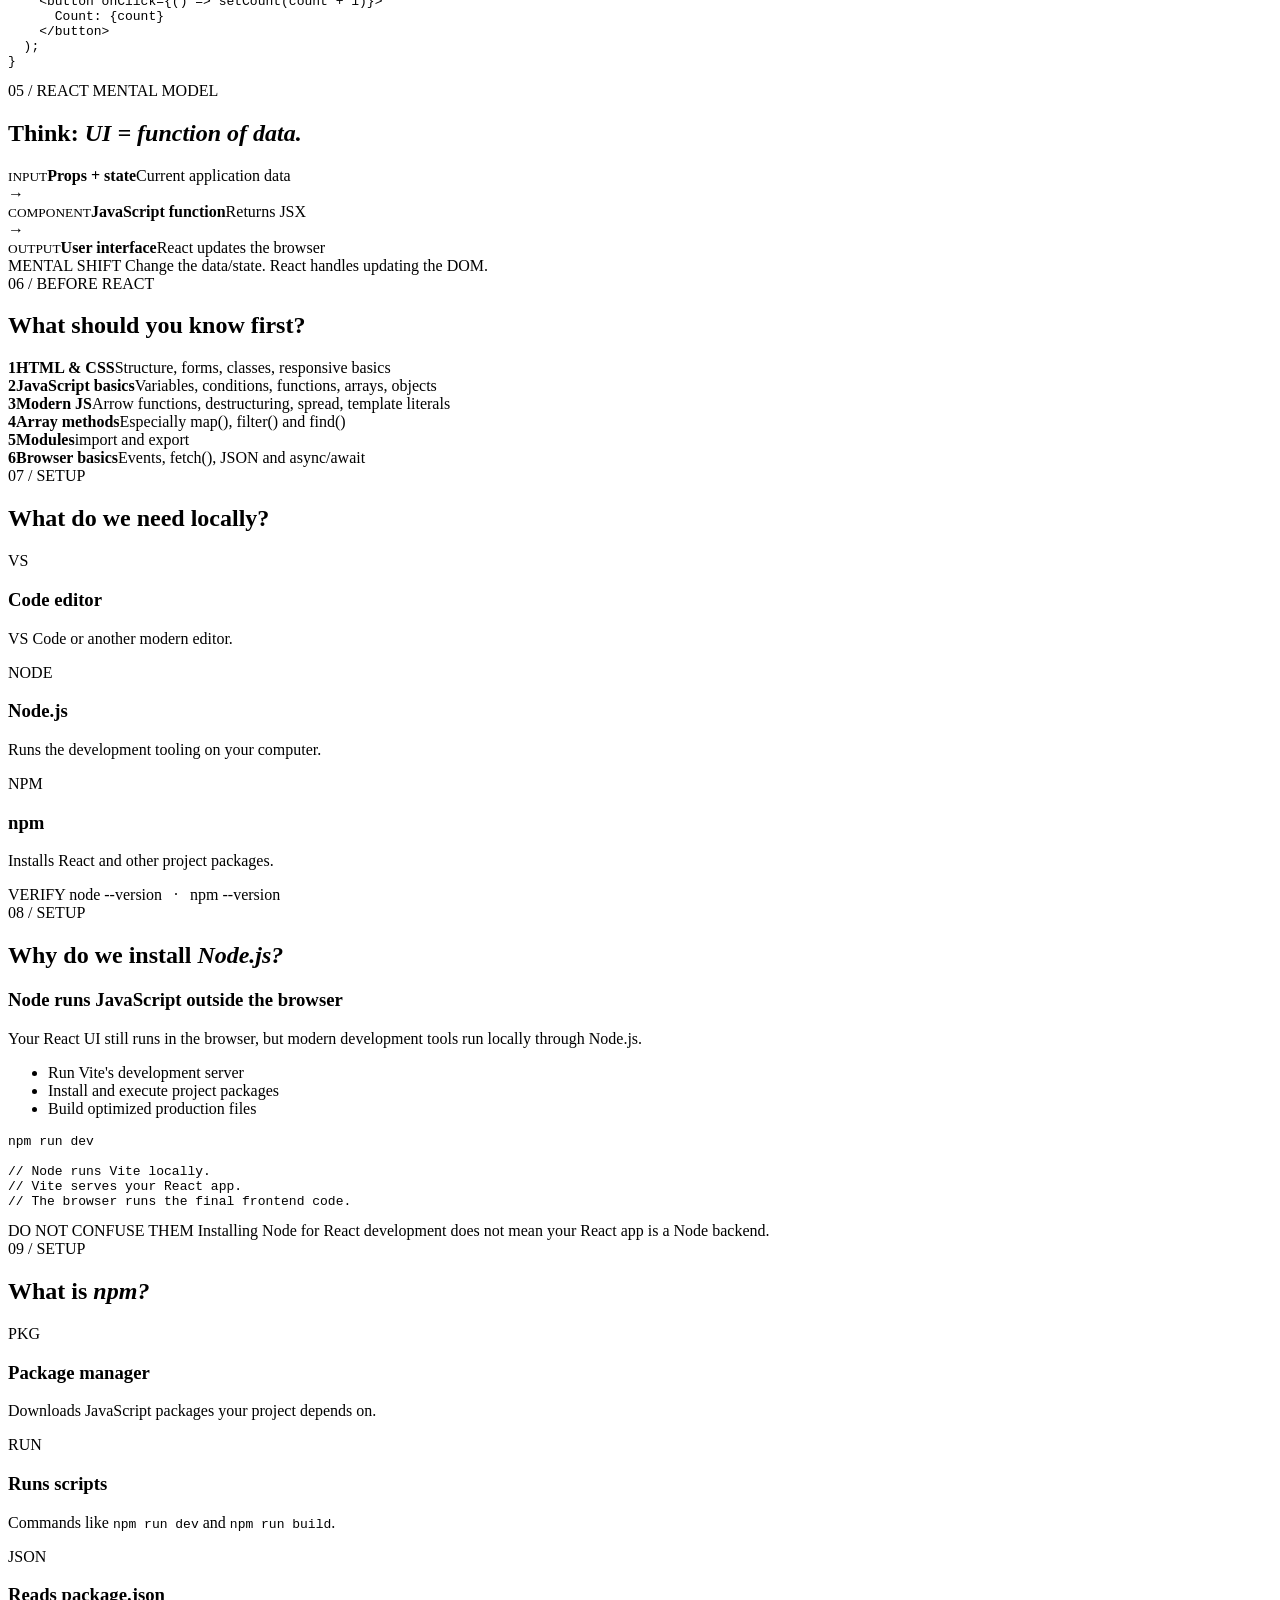
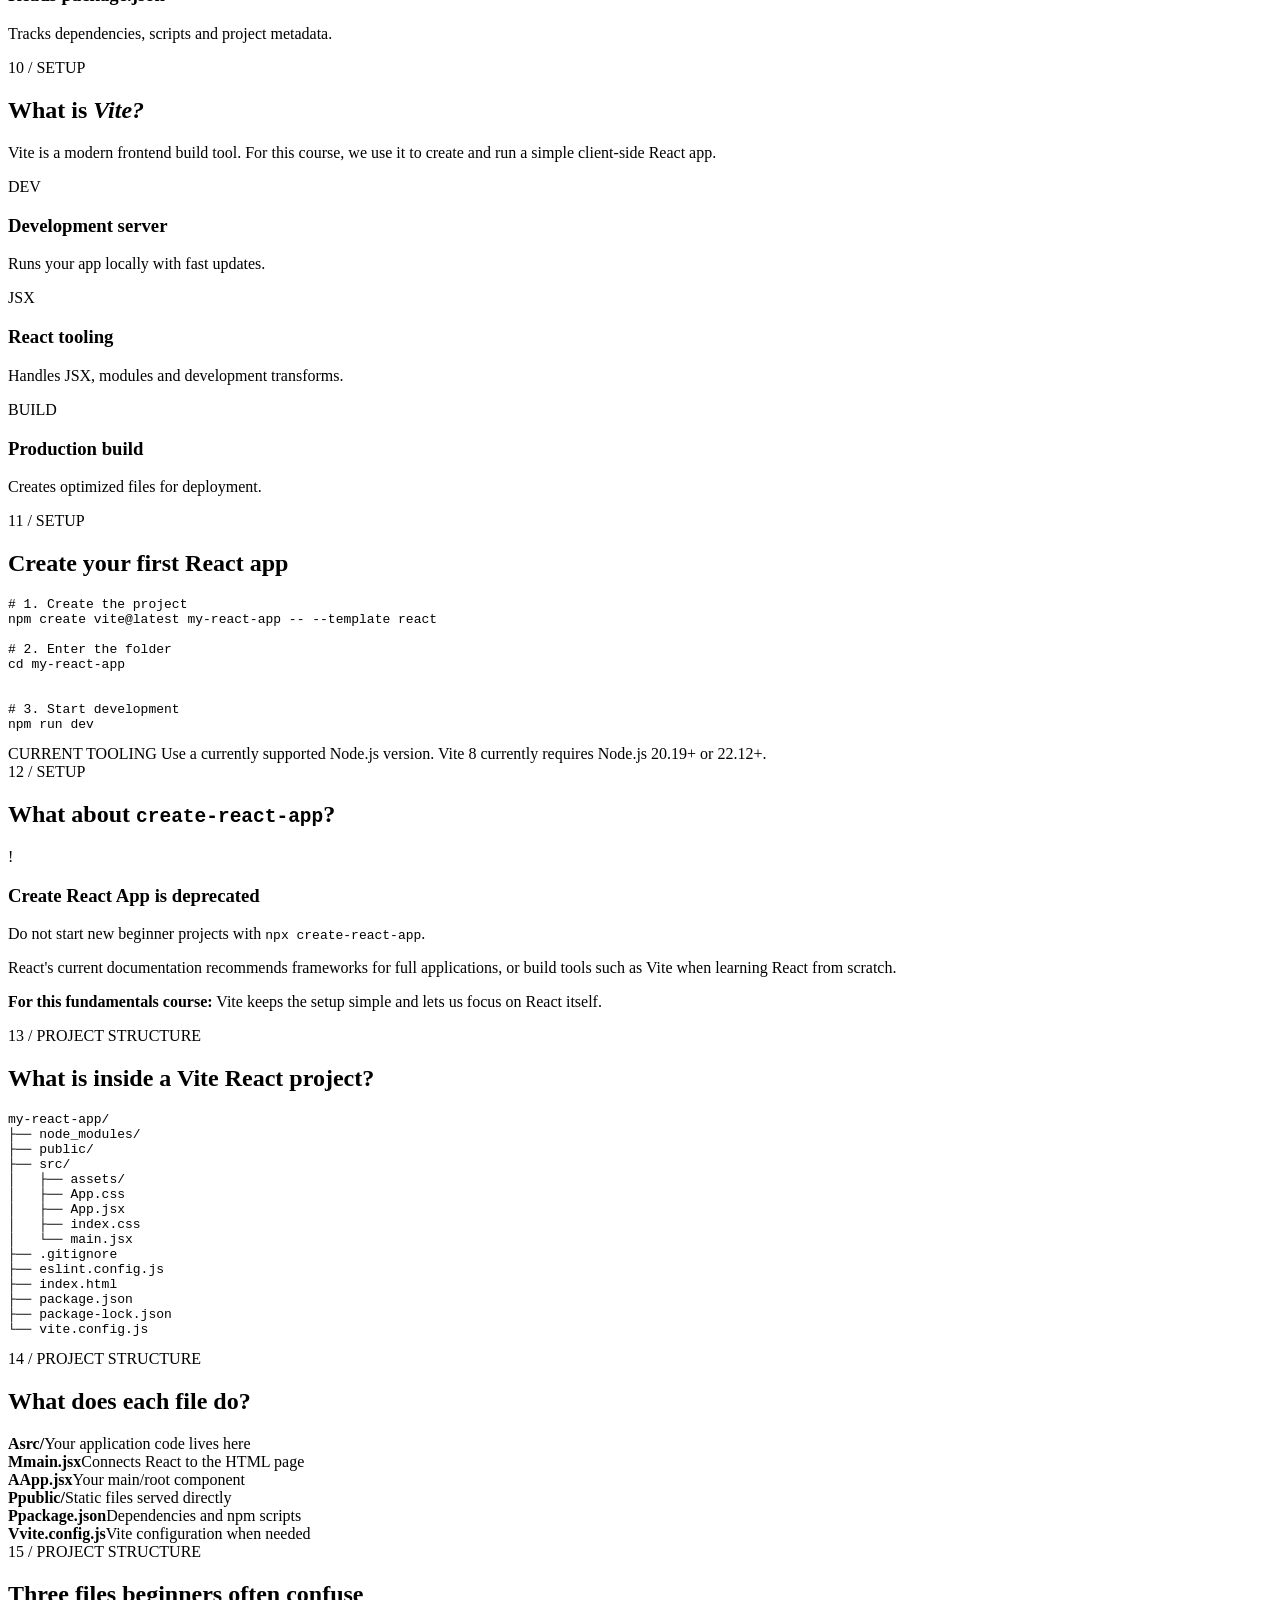
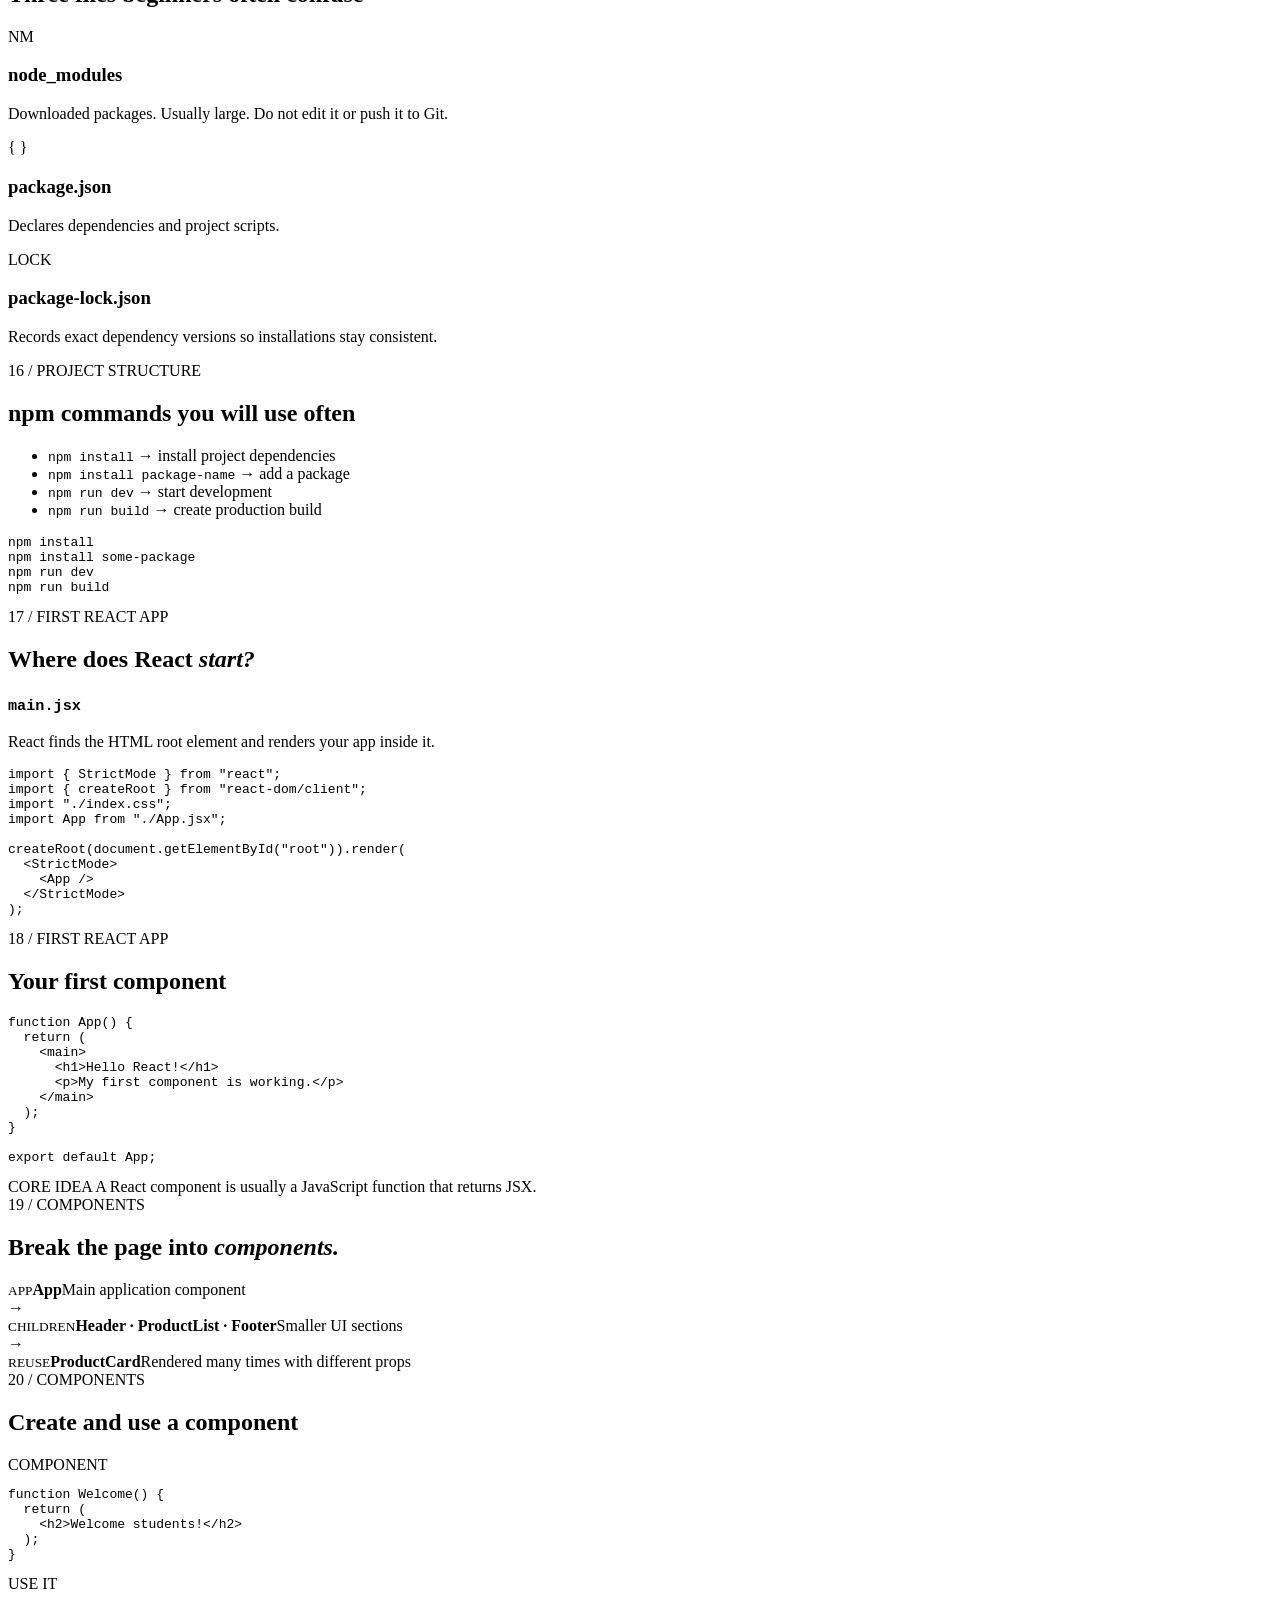
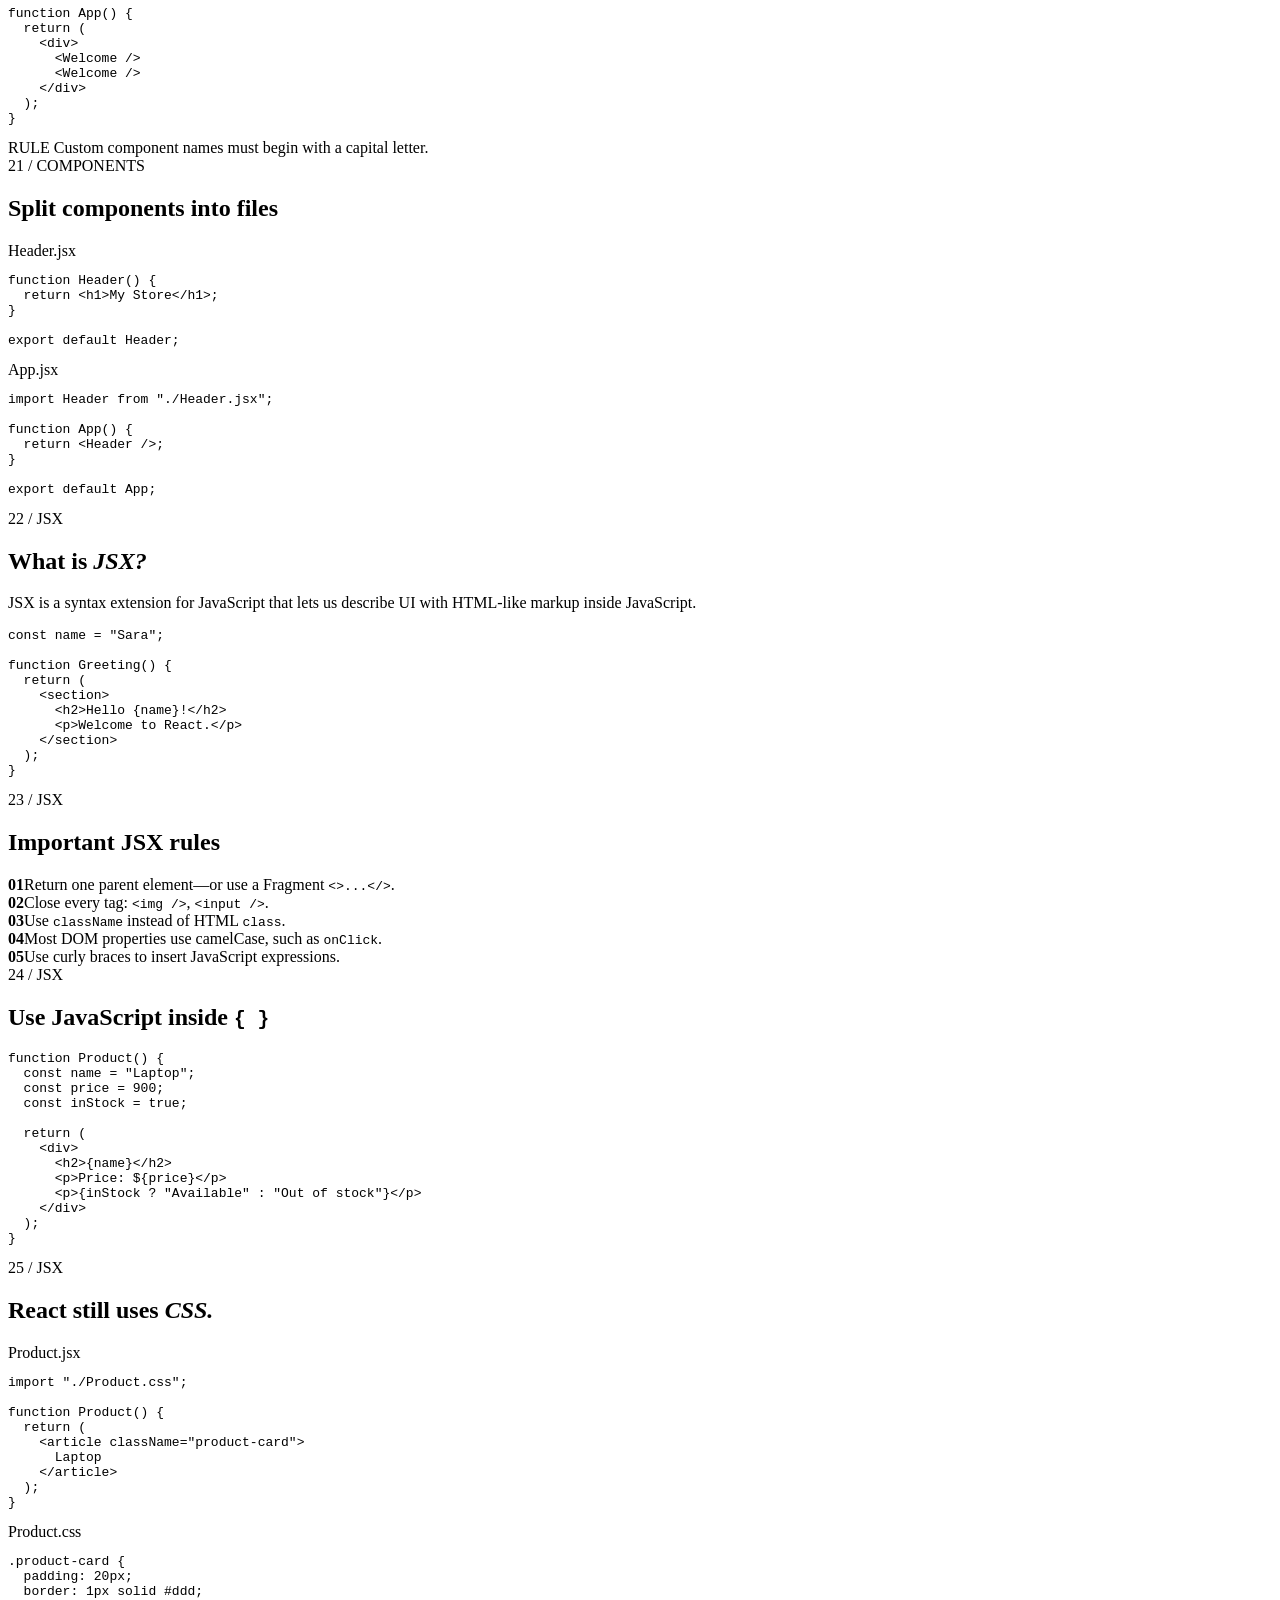
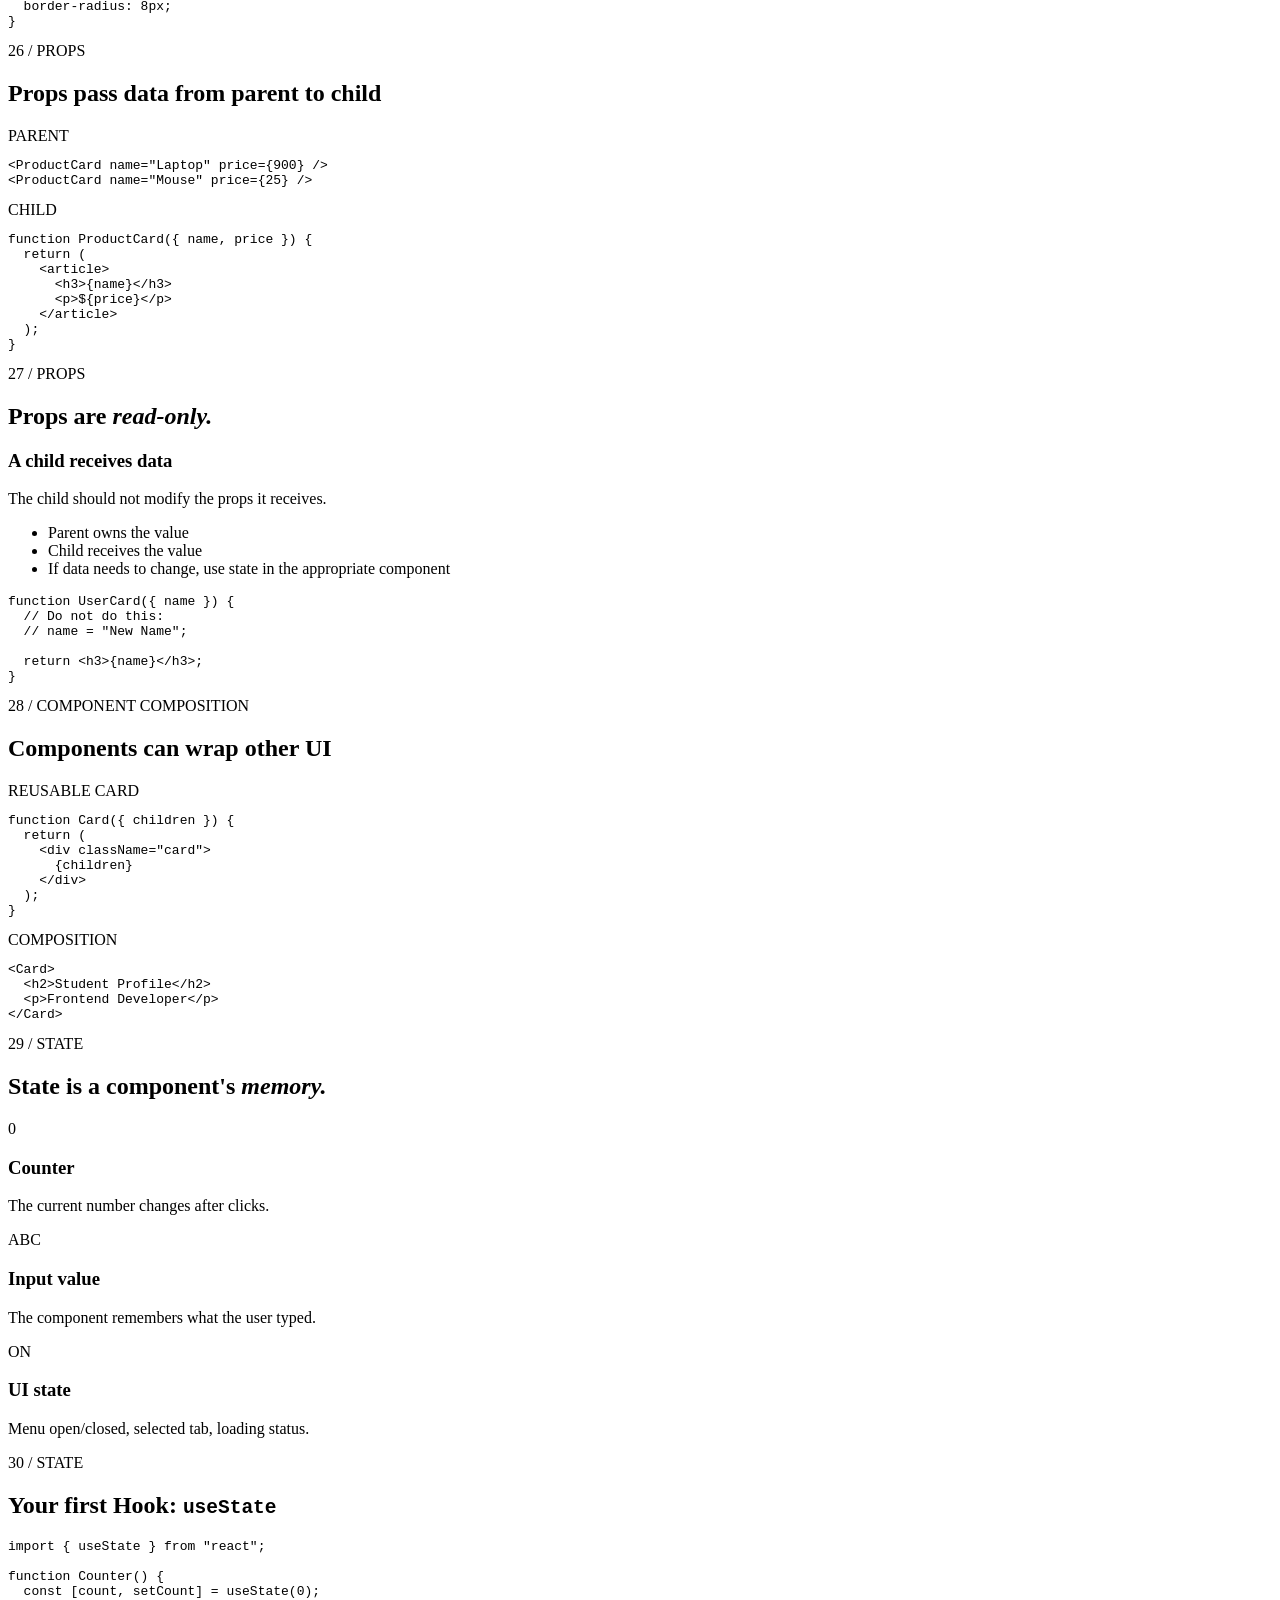
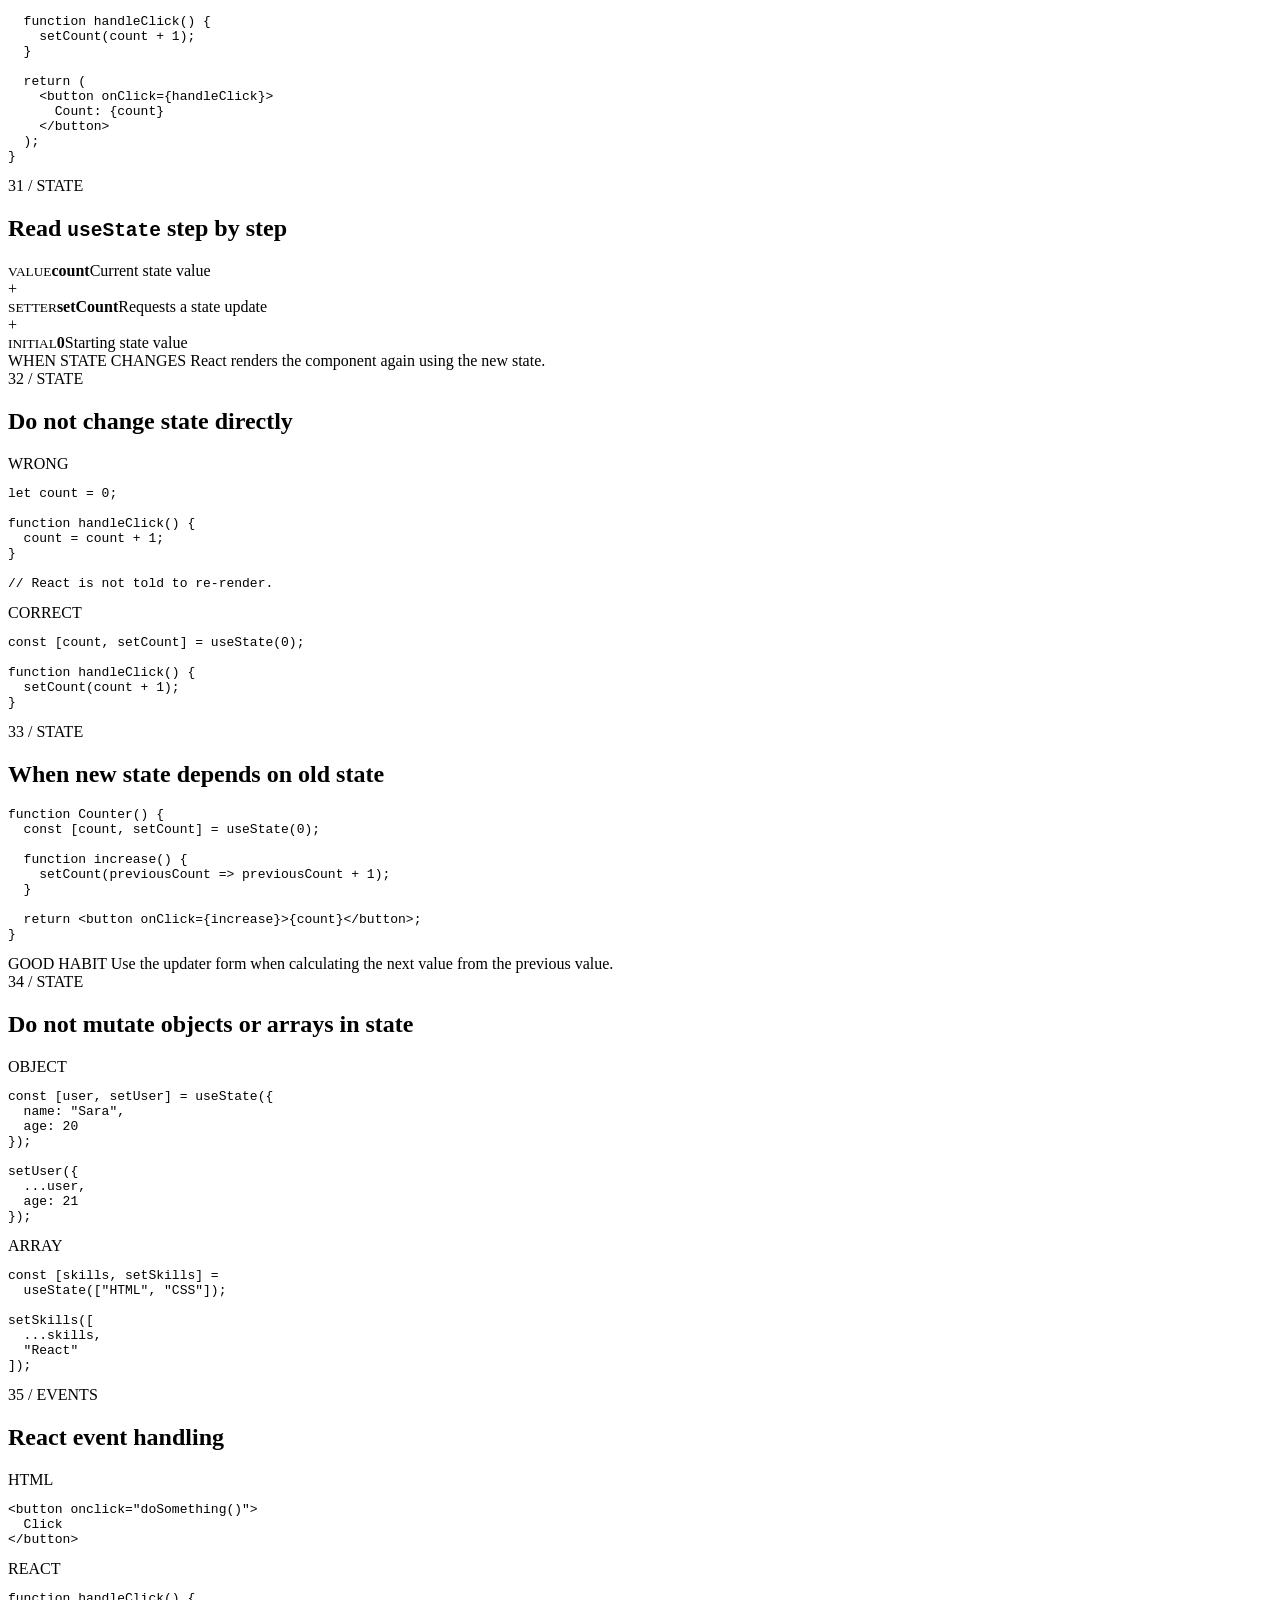
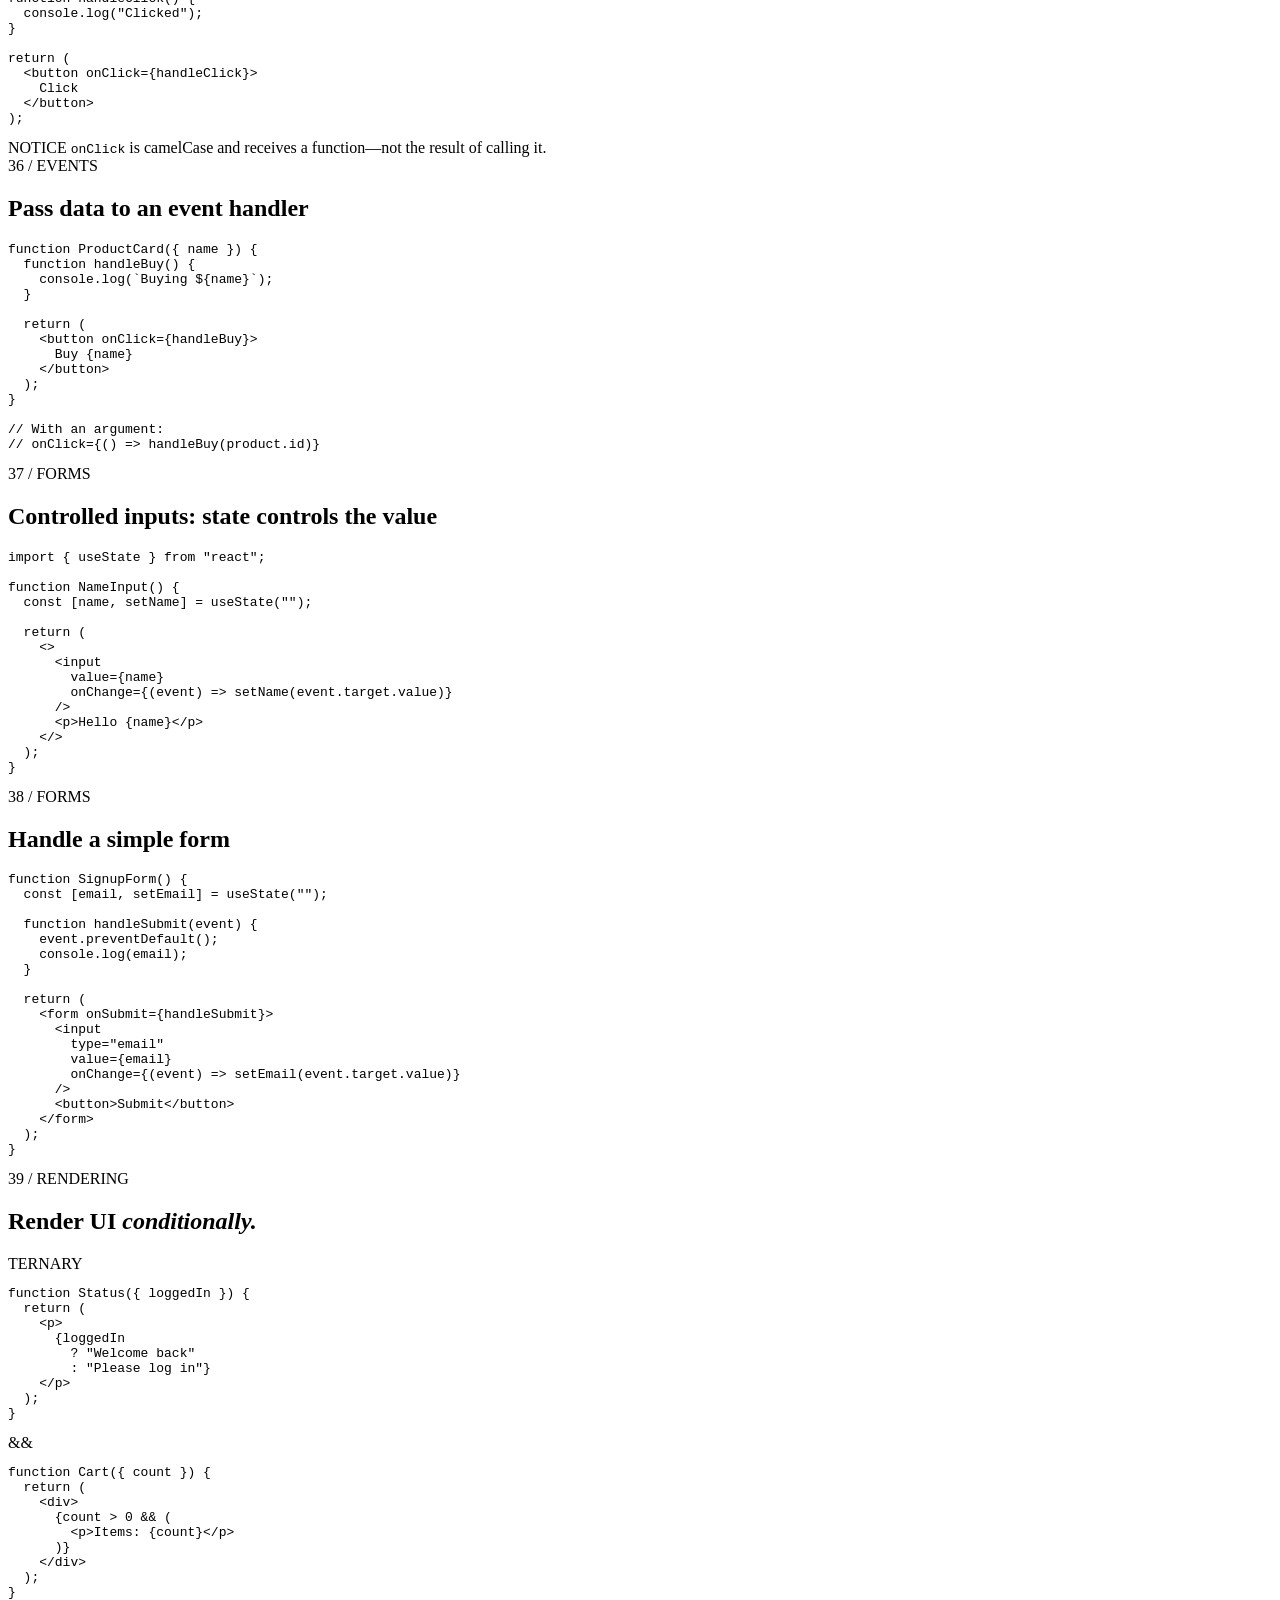
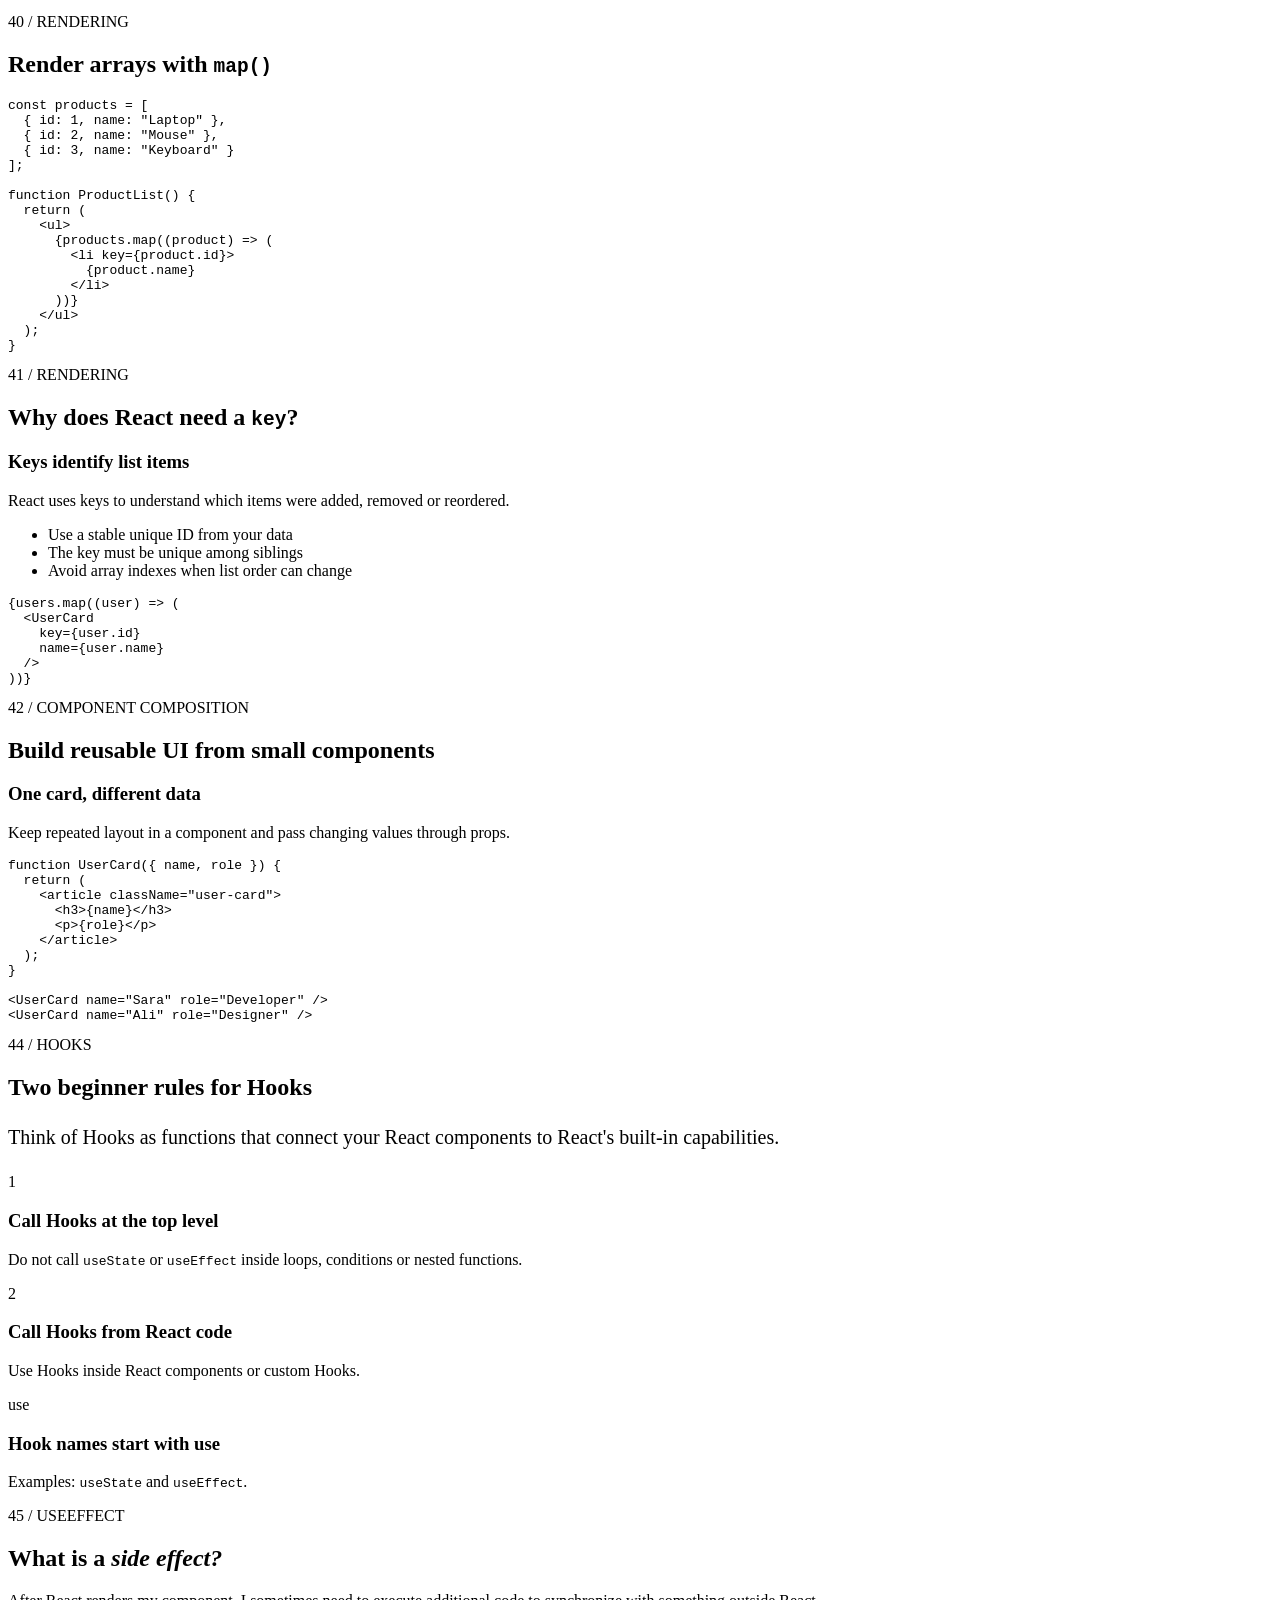
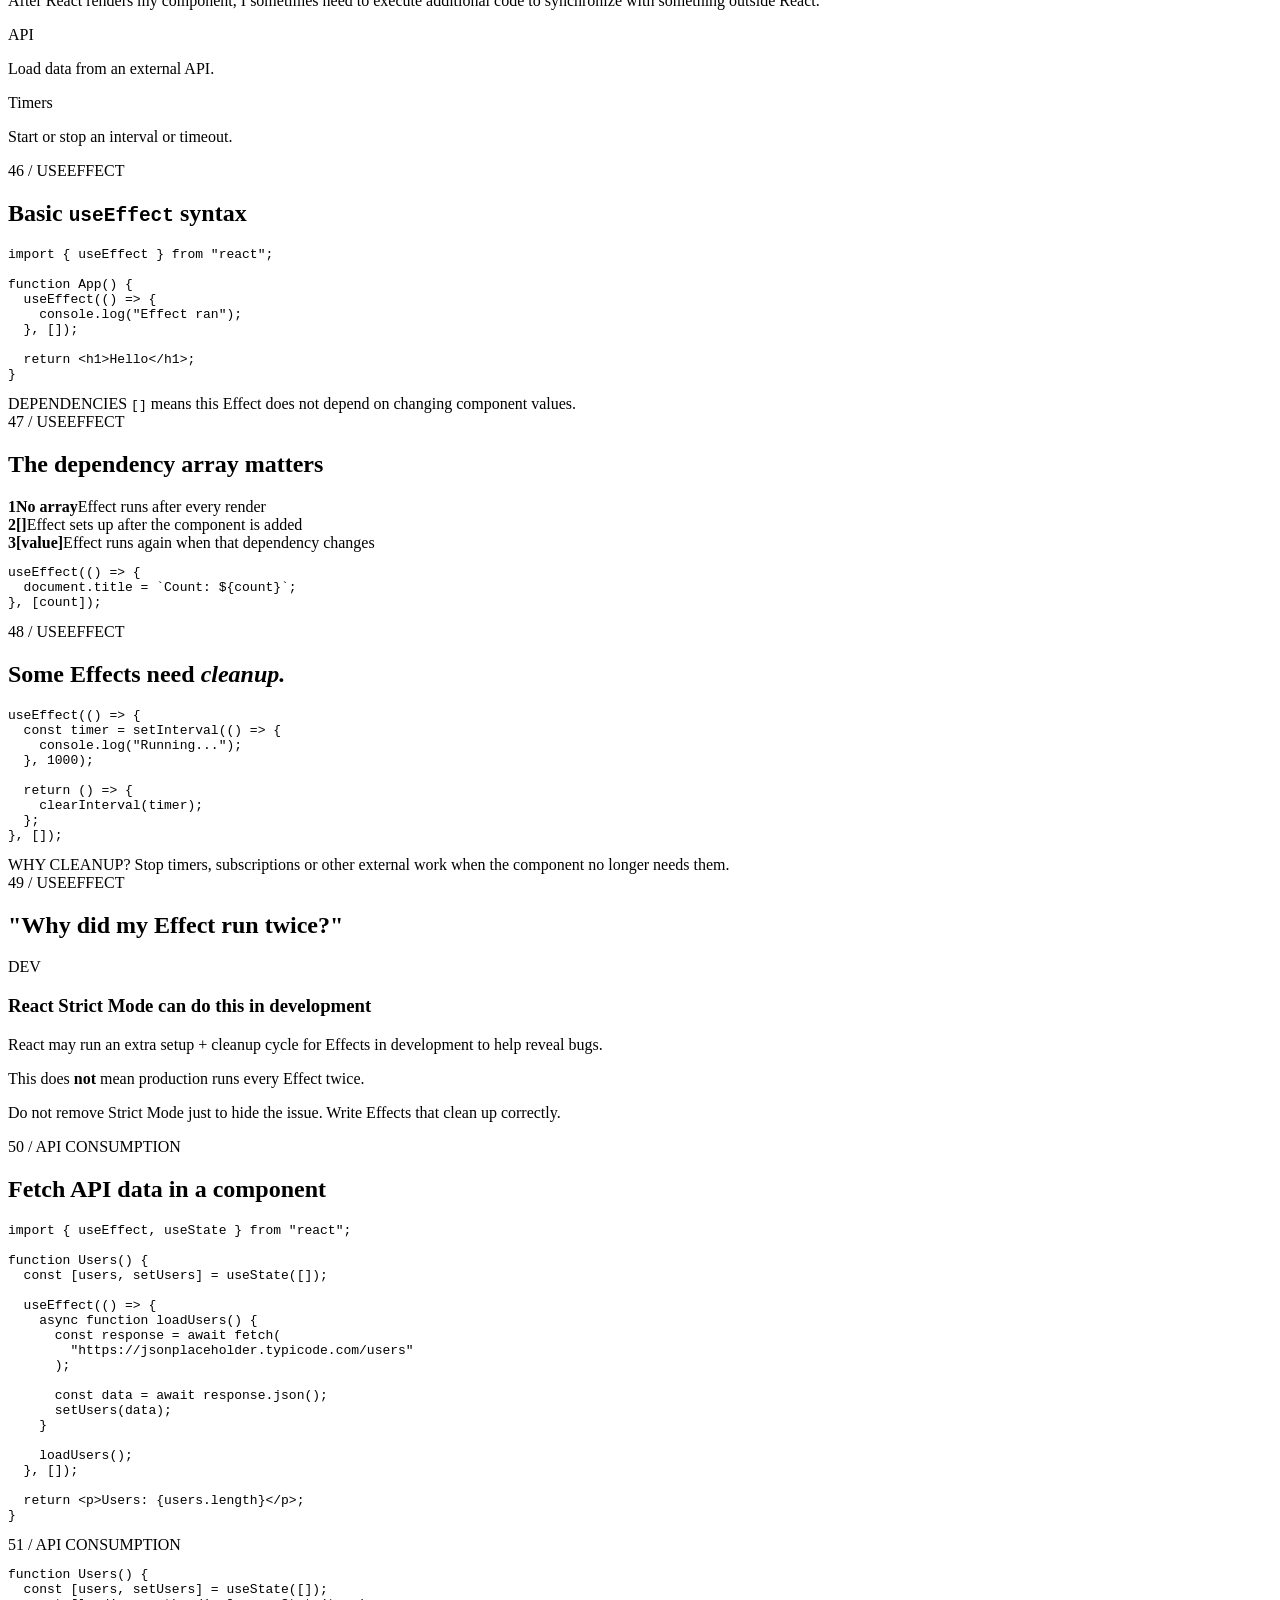
==== commit 7f101443: "react" ====
--- a/week3/react-fundamentals.html
+++ b/week3/react-fundamentals.html
@@ -4,9 +4,9 @@
 <head>
   <meta charset="UTF-8">
   <meta name="viewport" content="width=device-width, initial-scale=1.0">
-  <link rel="icon" type="image/png" href="../../assets/images/the_digital_hub_unrwa_logo-removebg-preview.png">
+  <link rel="icon" type="image/png" href="/cohort-04-sebline-program-materials/assets/images/the_digital_hub_unrwa_logo-removebg-preview.png">
   <title>React Fundamentals | The Digital Hub</title>
-  <link rel="stylesheet" href="../../assets/css/style.css">
+  <link rel="stylesheet" href="/cohort-04-sebline-program-materials/assets/css/style.css">
 </head>
 
 <body>
@@ -15,7 +15,7 @@
     <section class="slide active hero" data-title="React Fundamentals">
       <div class="eyebrow"><span class="dot"></span> THE DIGITAL HUB <span class="muted">/ FRONTEND DEVELOPMENT</span>
       </div>
-      <img class="hero-logo" src="../../assets/images/the-digital-hub-full-logo.png" alt="The Digital Hub">
+      <img class="hero-logo" src="/cohort-04-sebline-program-materials/assets/images/the-digital-hub-full-logo.png" alt="The Digital Hub">
       <div class="hero-content">
         <div class="kicker">WEEK 6 / REACT FUNDAMENTALS</div>
         <h1>Think in<br><em>components.</em></h1>
@@ -1123,14 +1123,14 @@
     <div class="signature">
       <span class="signature-number" id="pageNumber">01</span>
       <span class="logo-lockup">
-        <img src="../../assets/images/logo-transparent.png" alt="The Digital Hub logo">
+        <img src="/cohort-04-sebline-program-materials/assets/images/logo-transparent.png" alt="The Digital Hub logo">
         <span class="logo-wordmark">THE<br>DIGITAL<br>HUB</span>
       </span>
     </div>
   </div>
 
   <div class="progress" id="progress"></div>
-  <script src="../../assets/js/script.js"></script>
+  <script src="/cohort-04-sebline-program-materials/assets/js/script.js"></script>
 </body>
 
 </html>
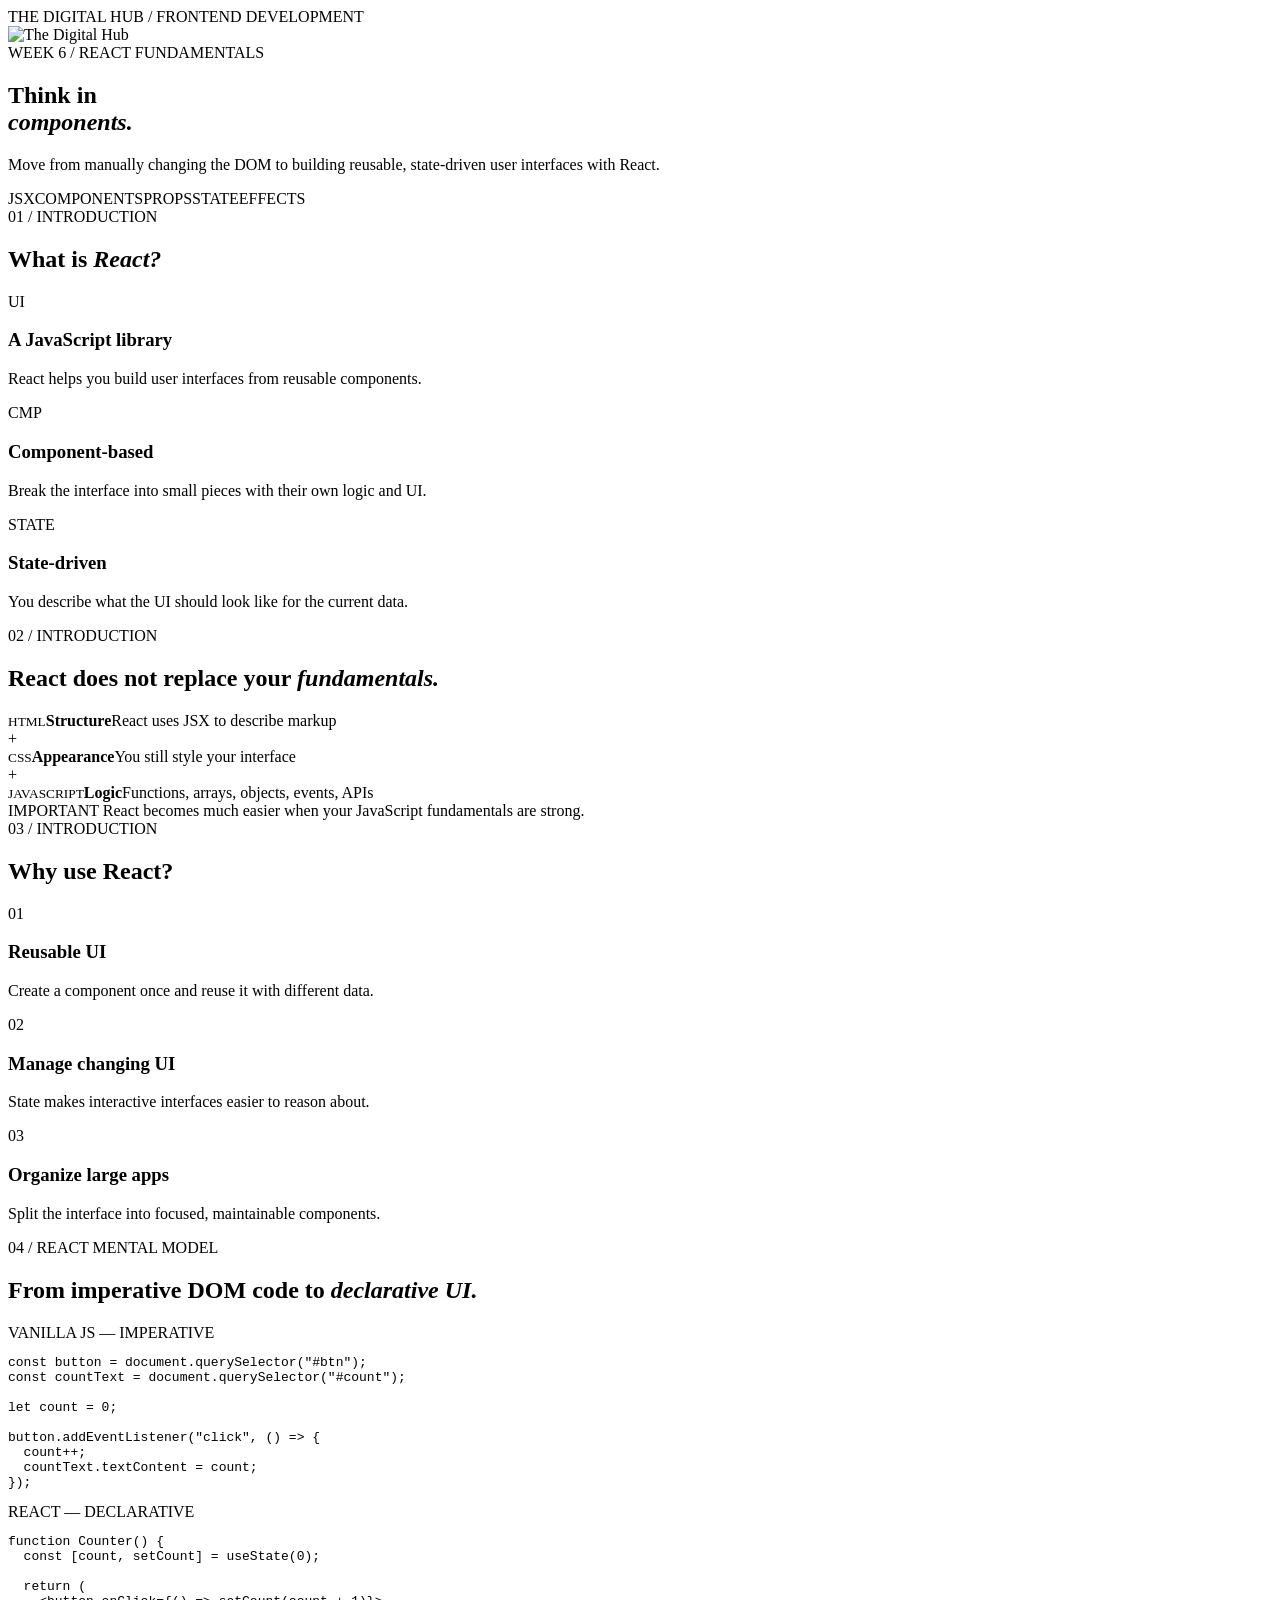
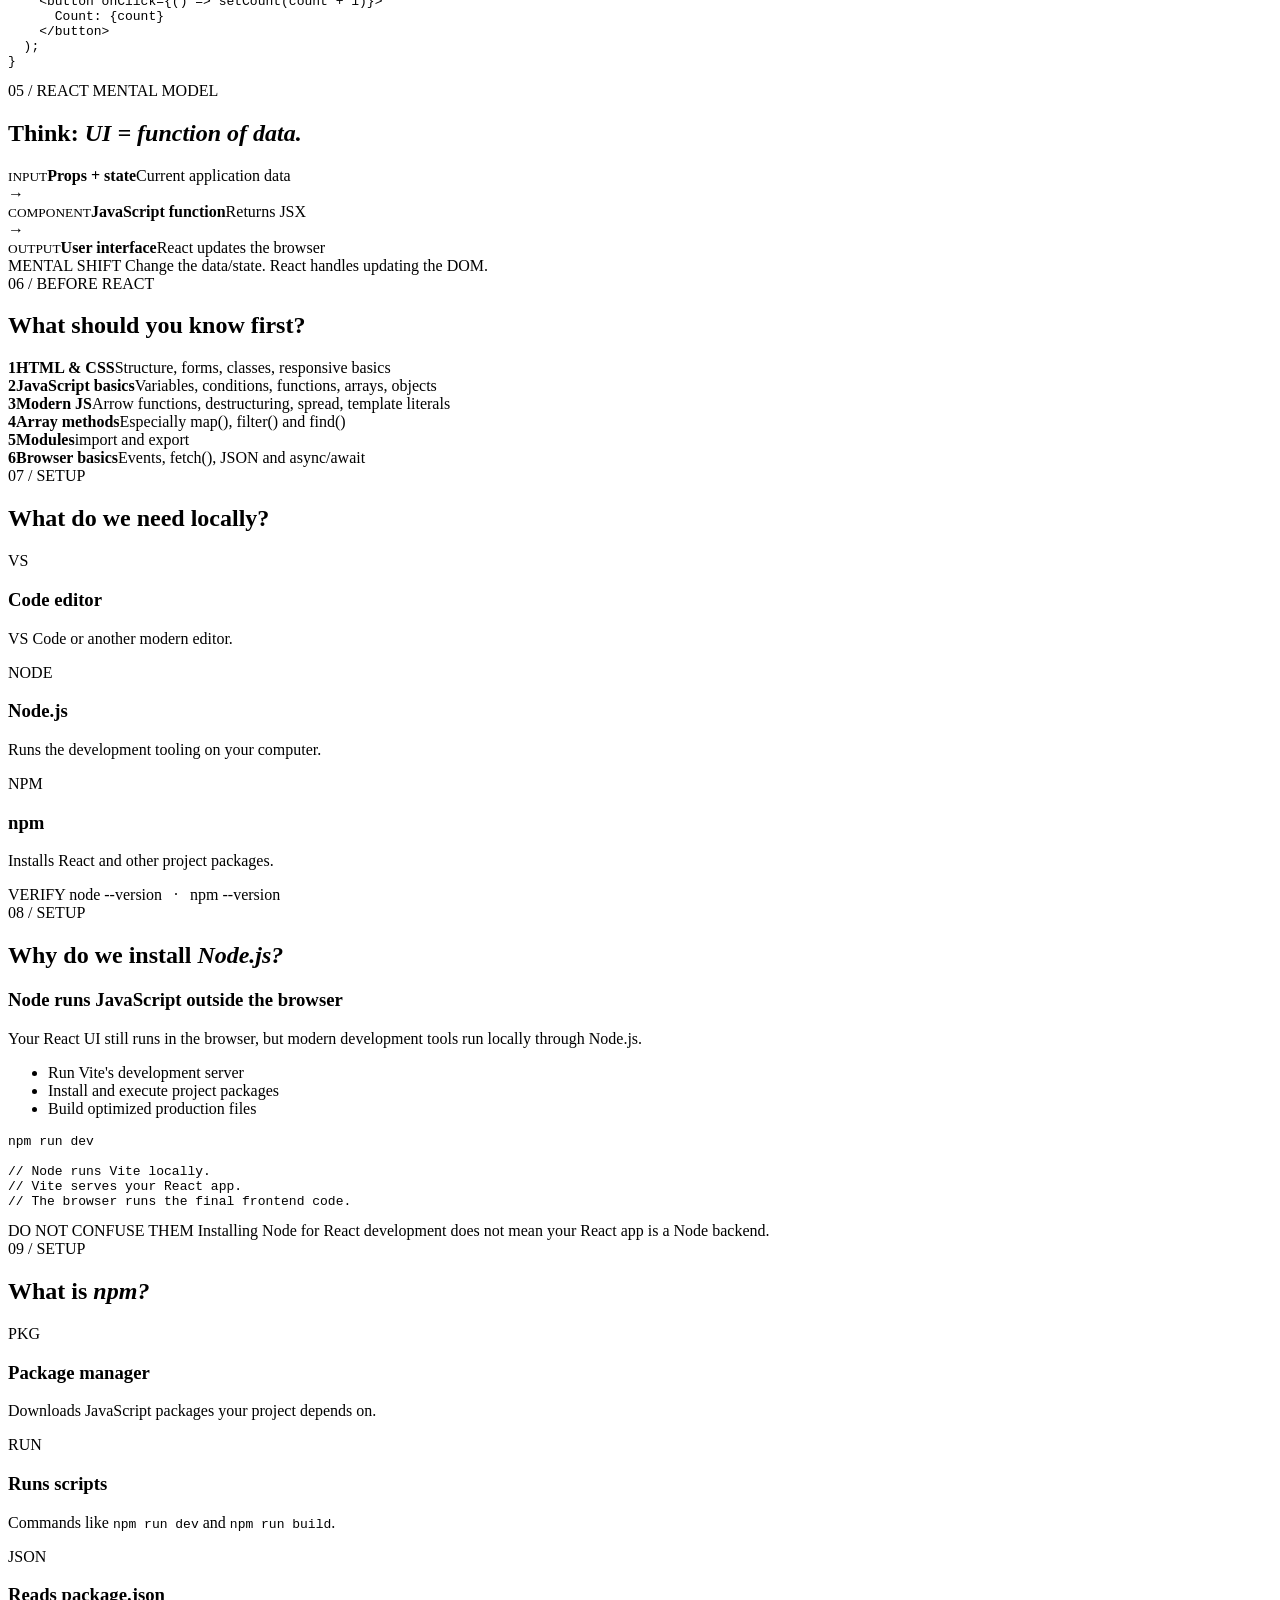
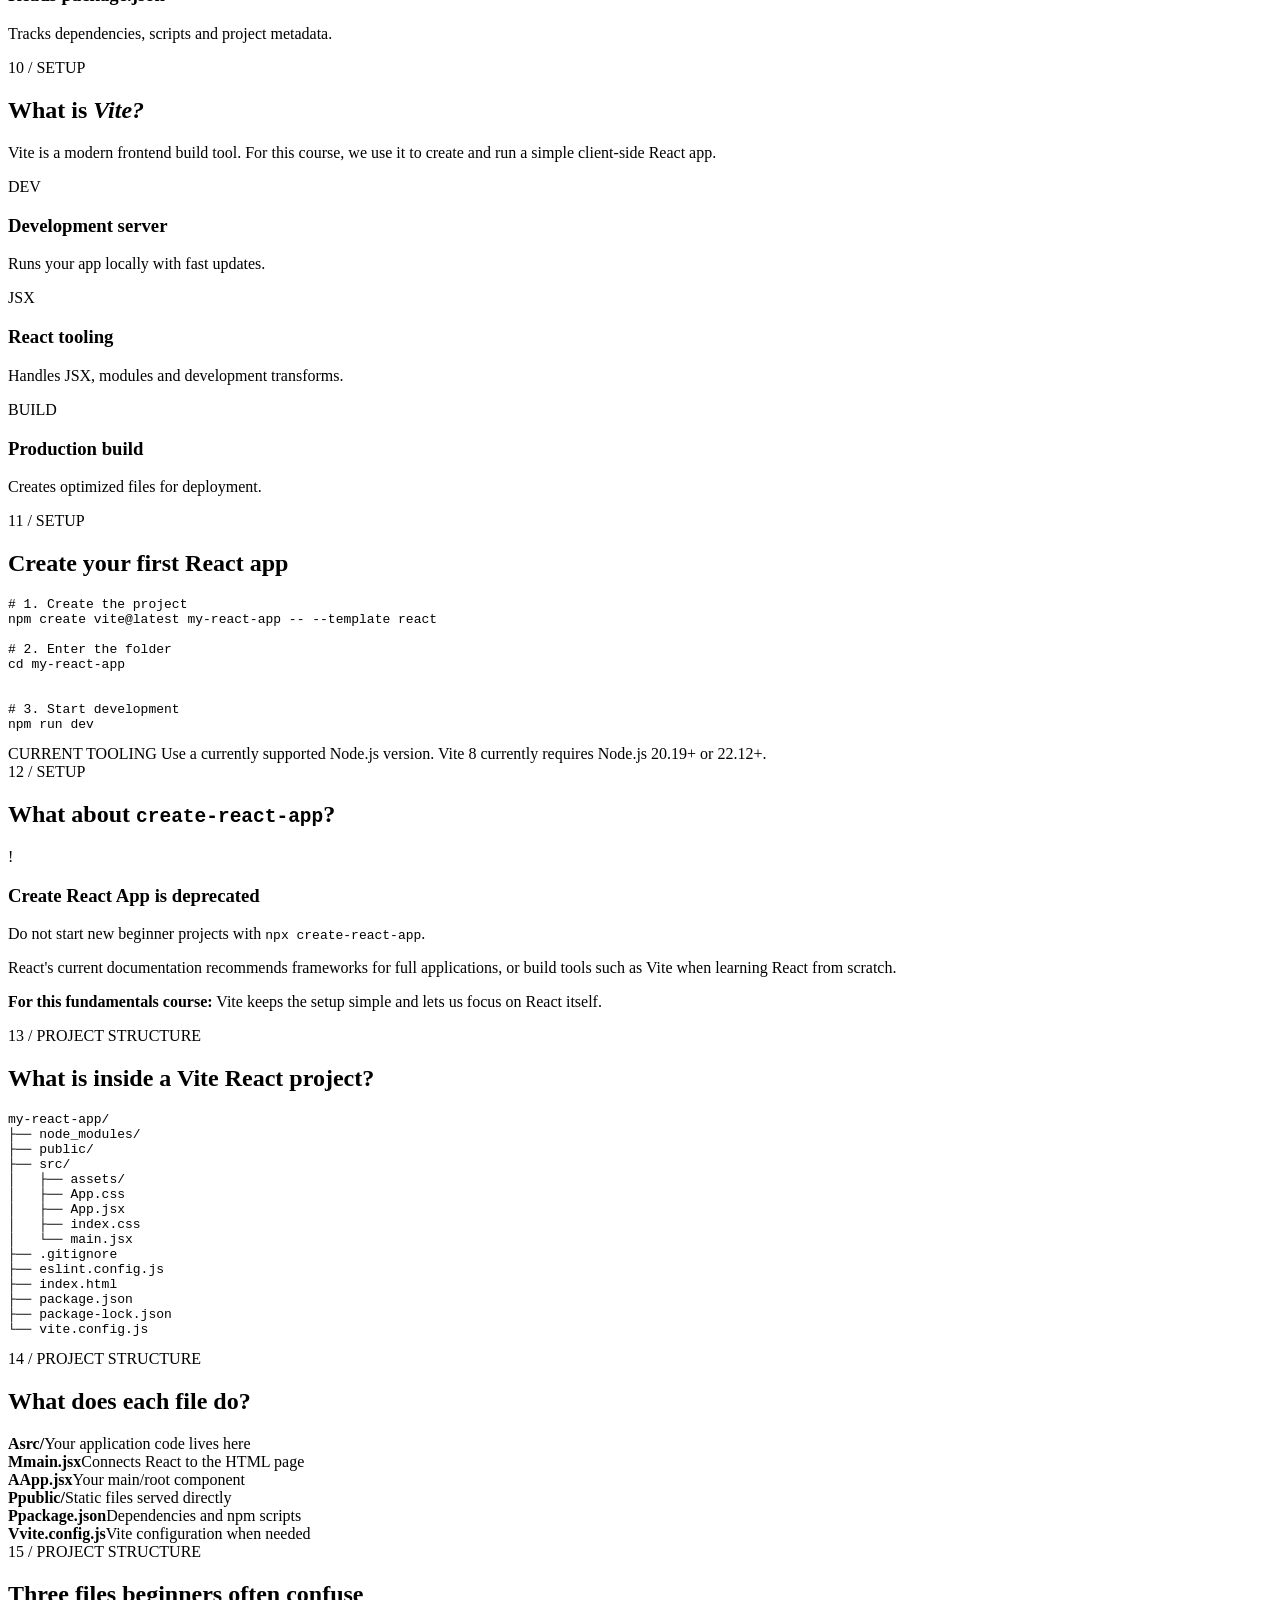
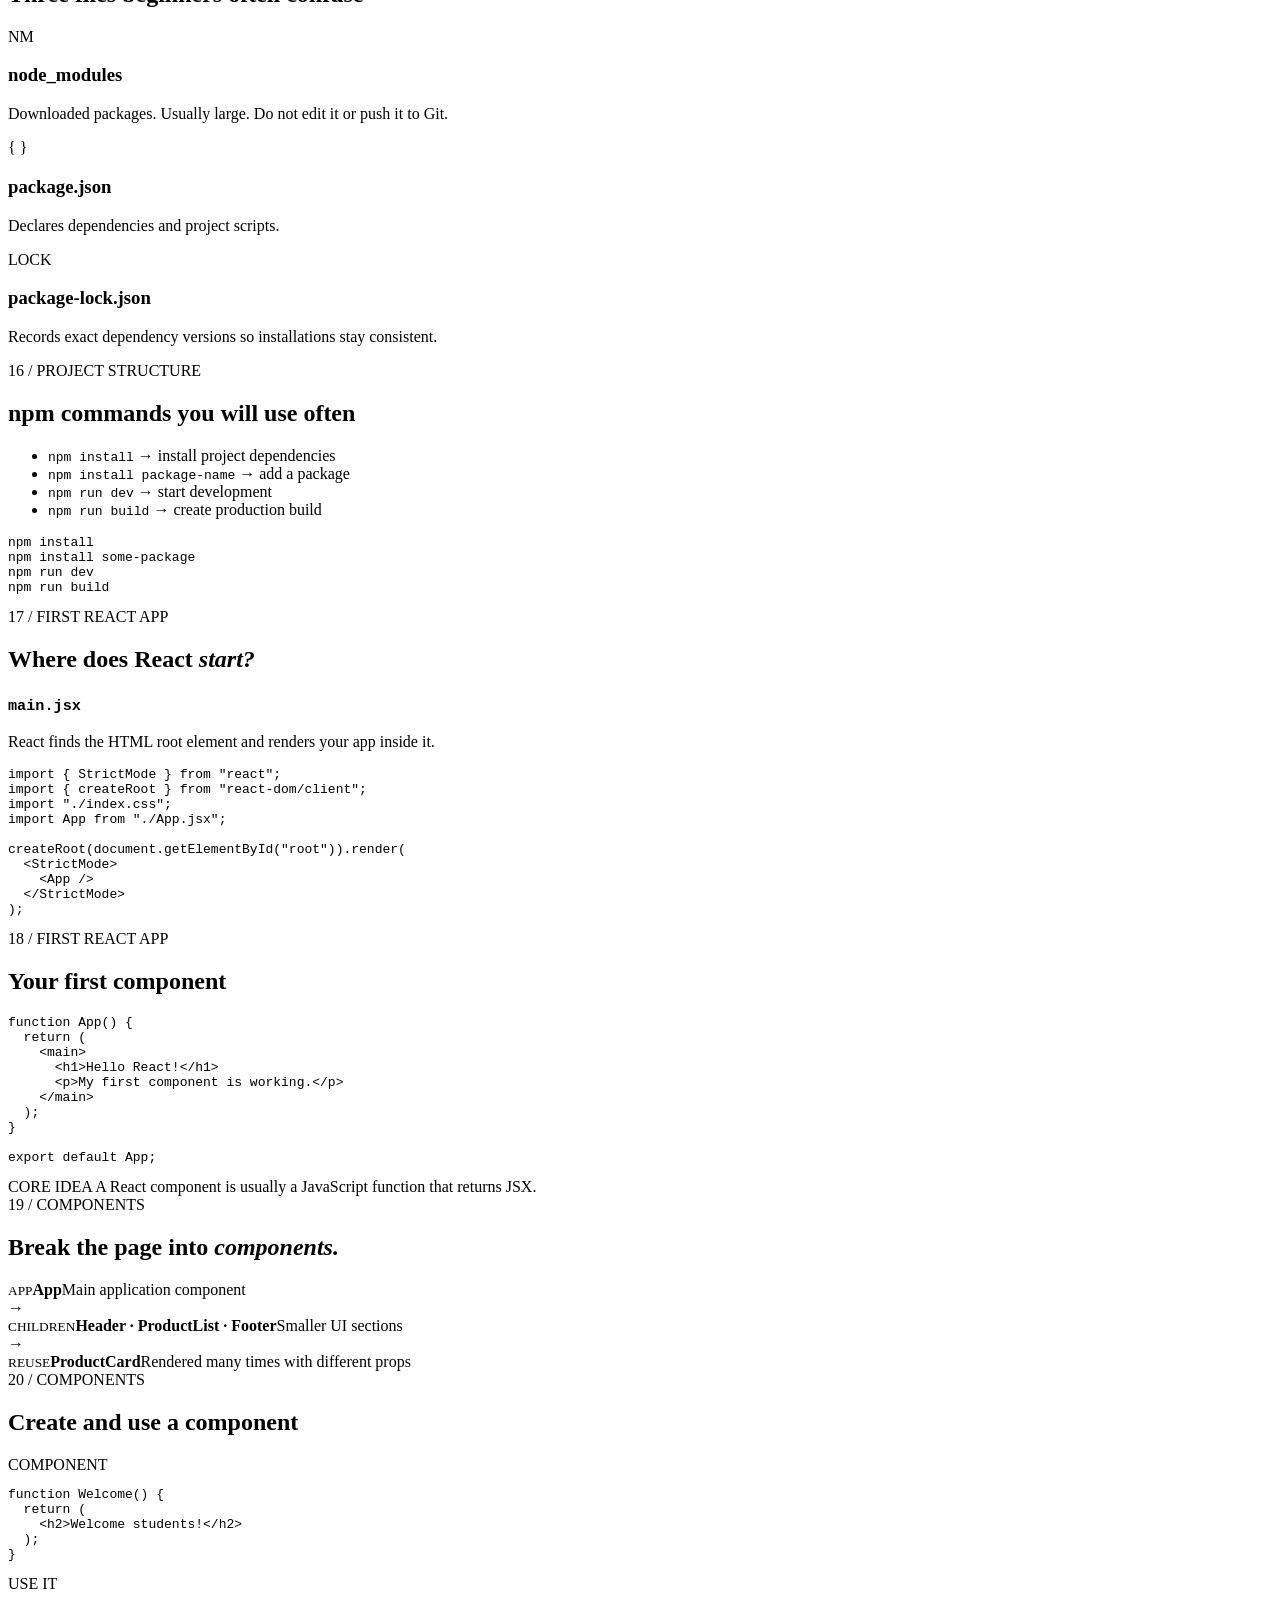
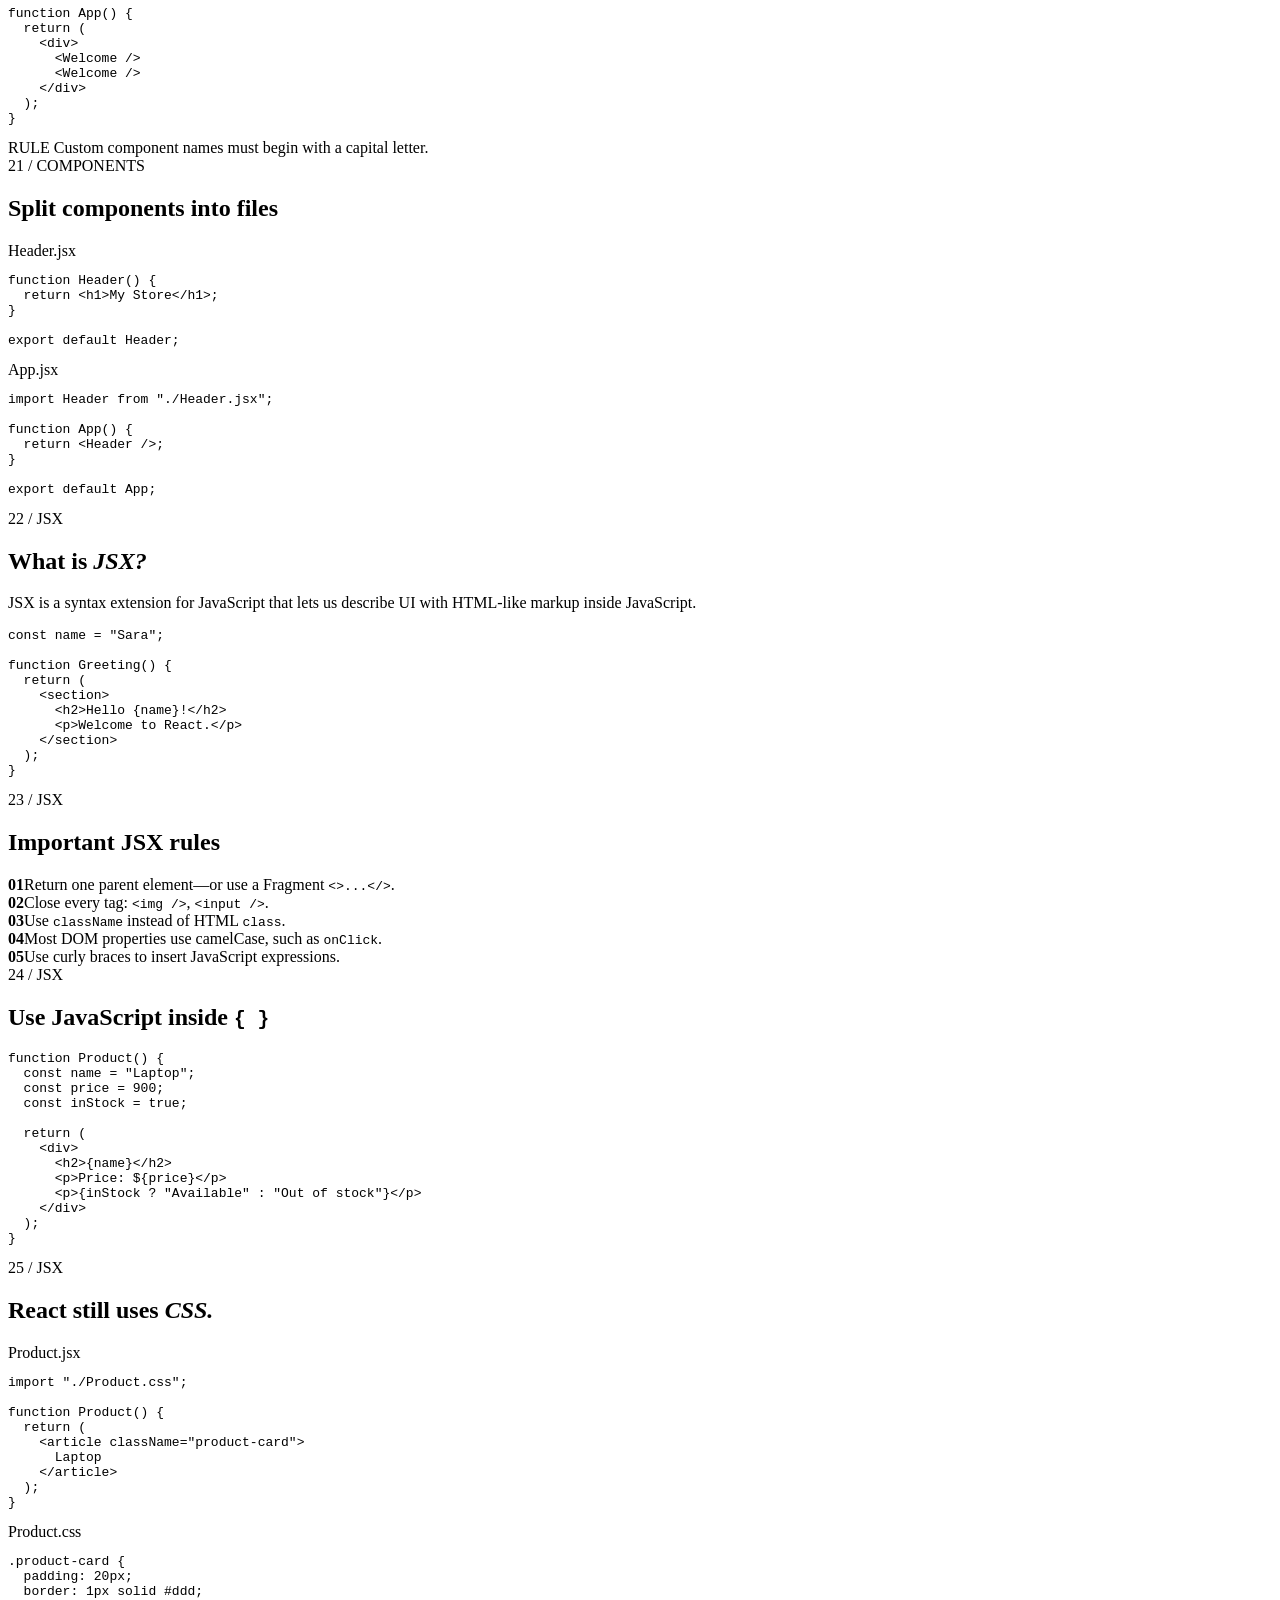
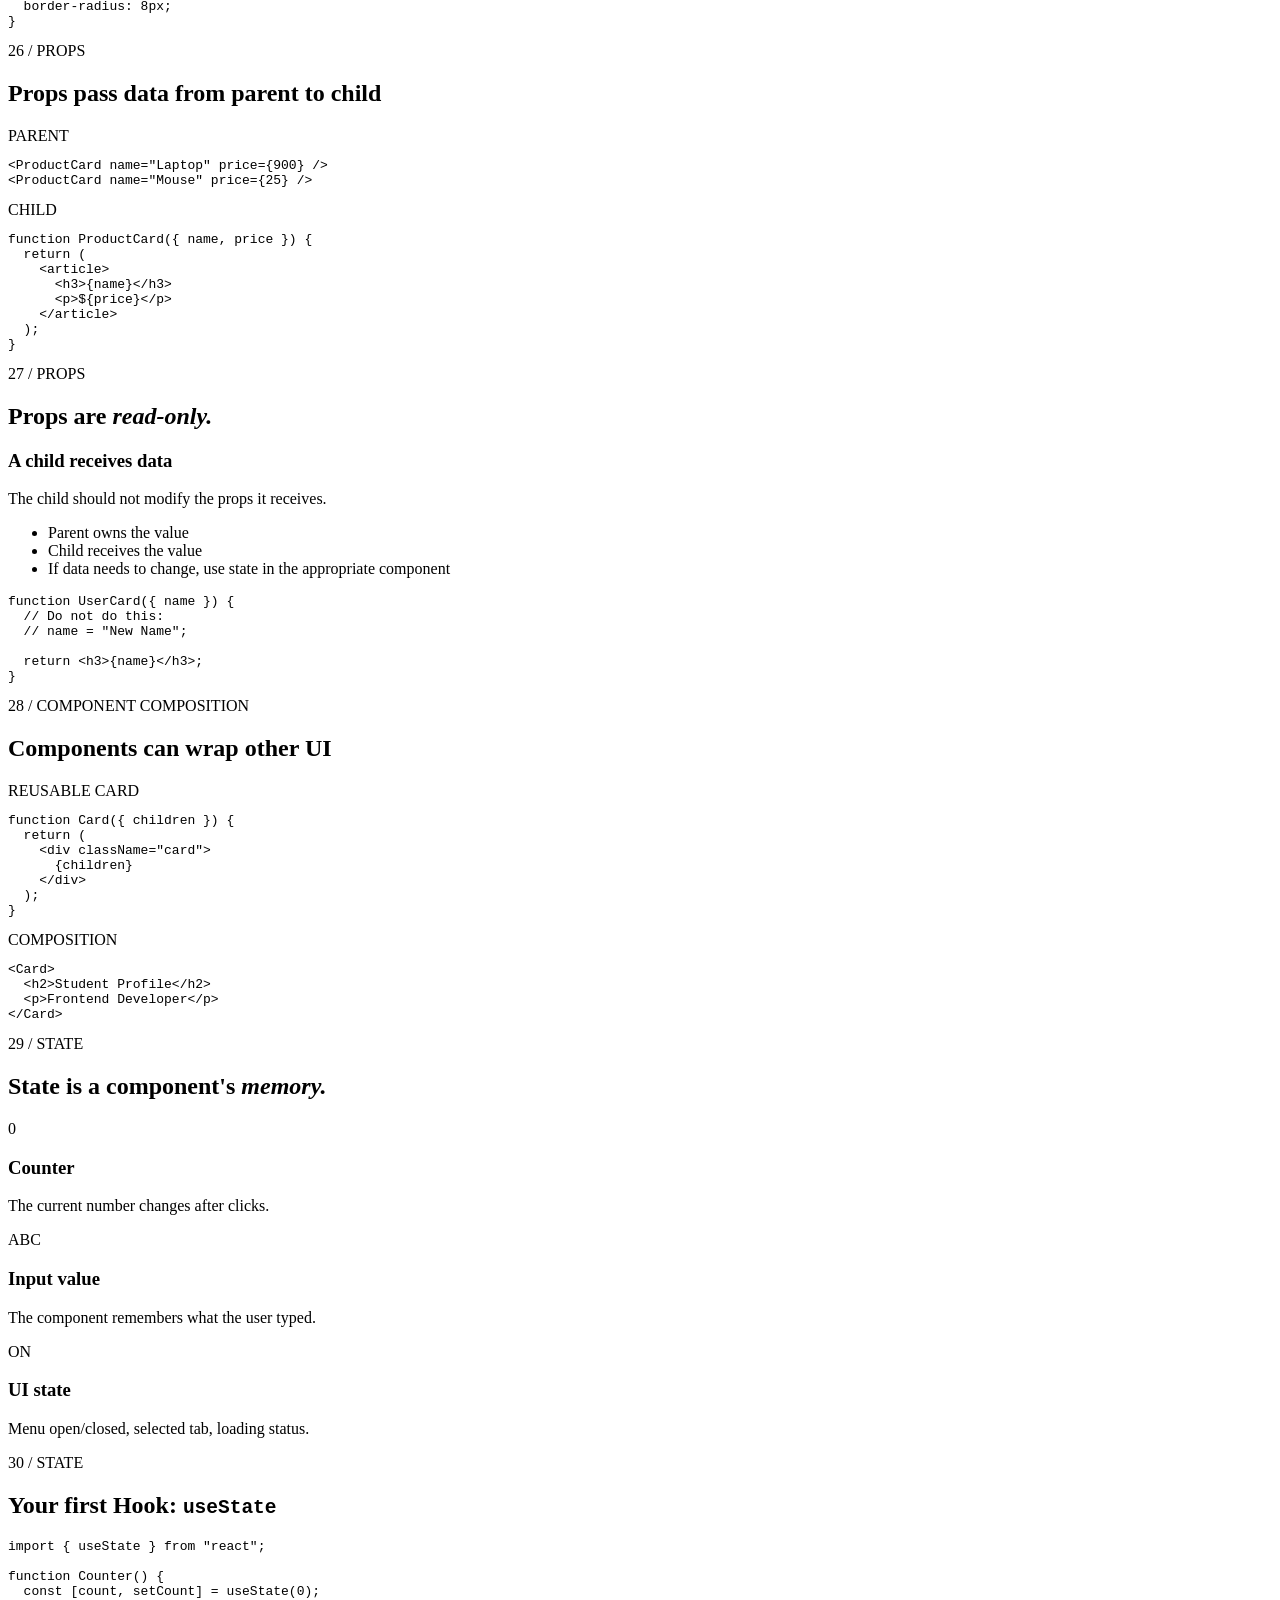
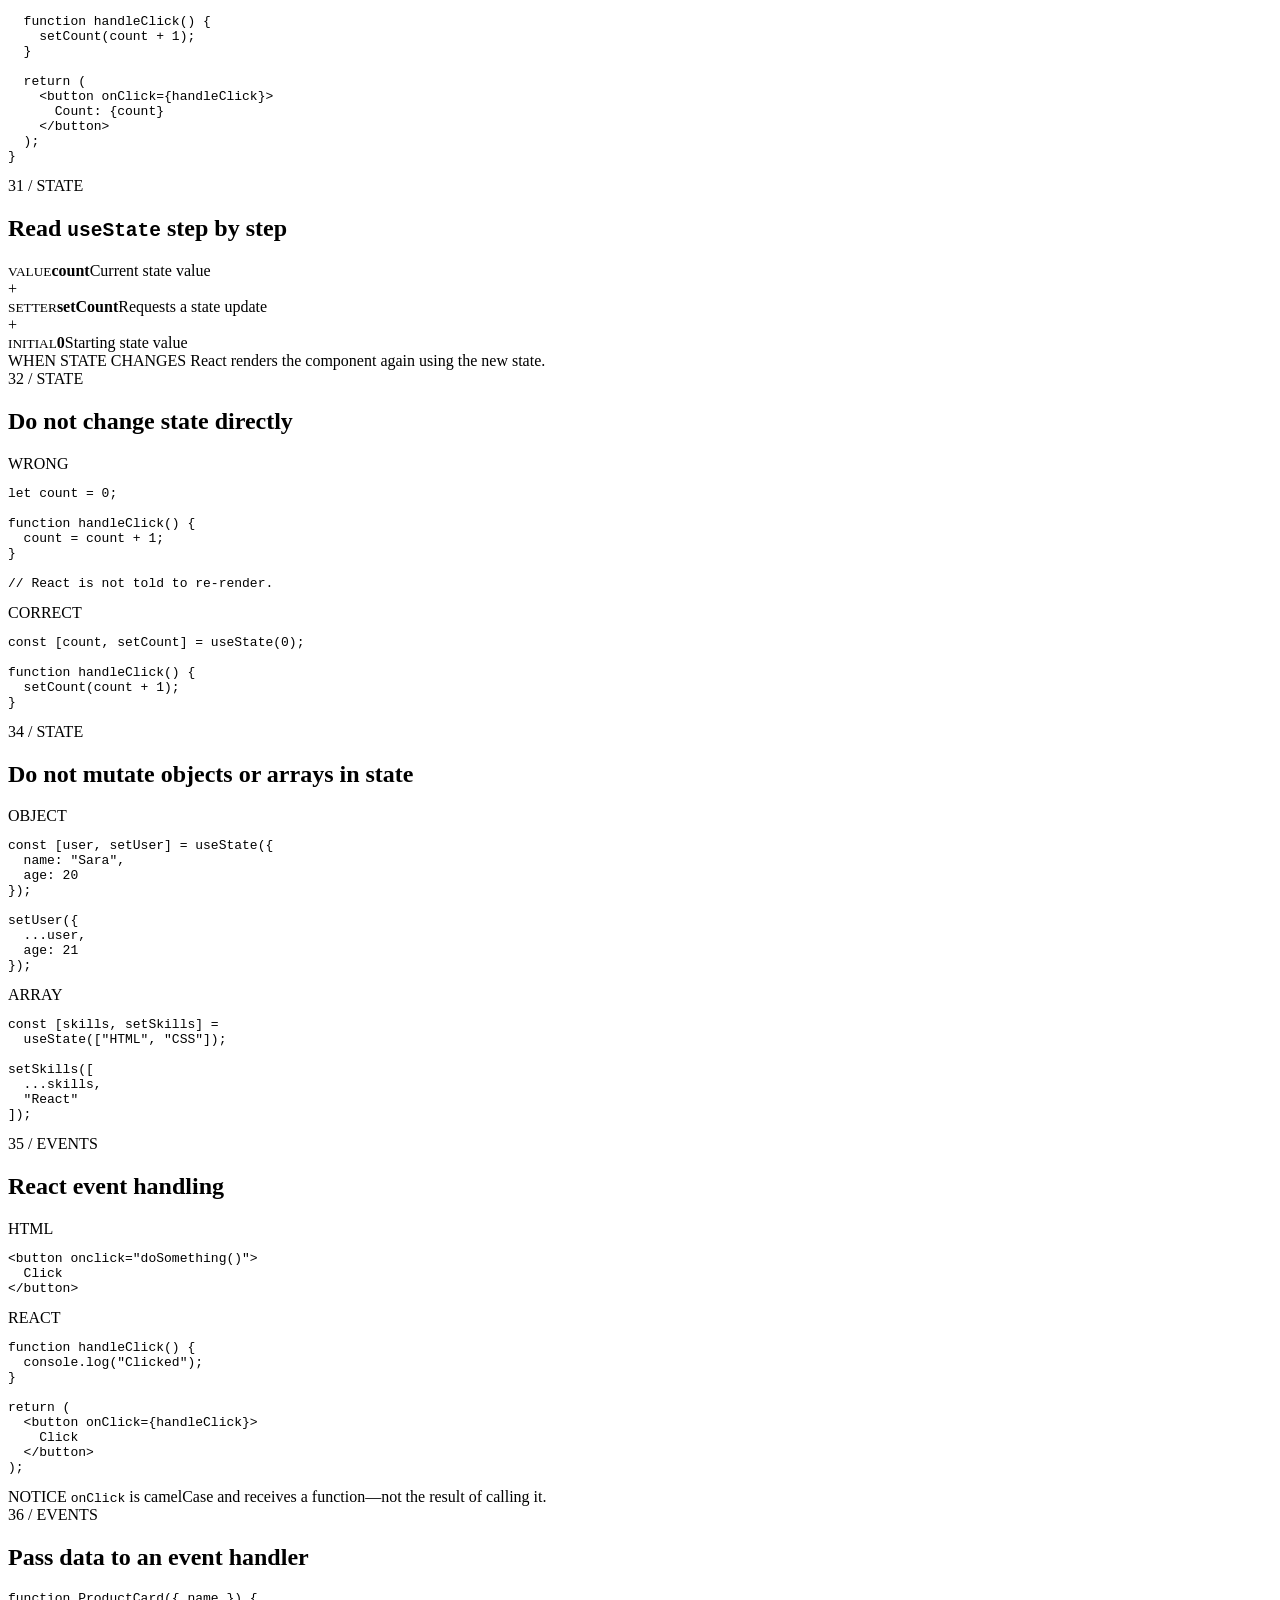
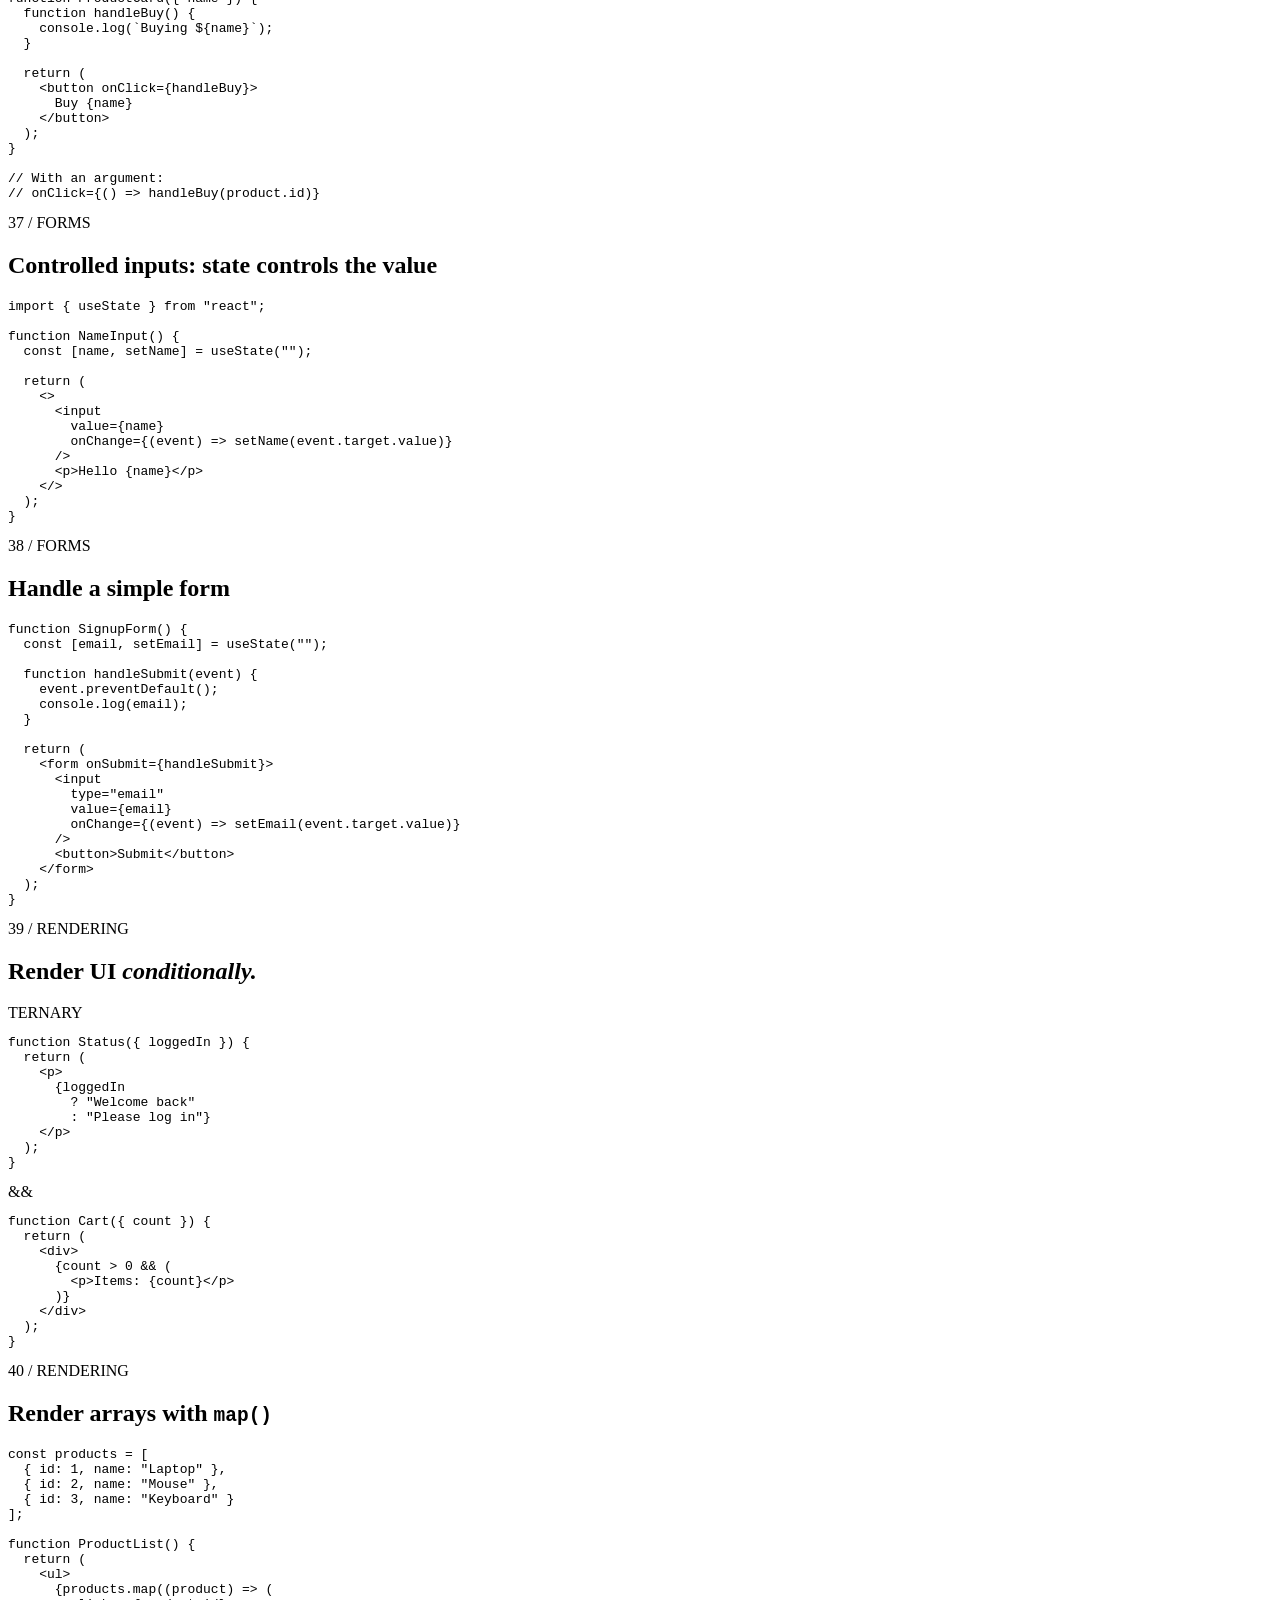
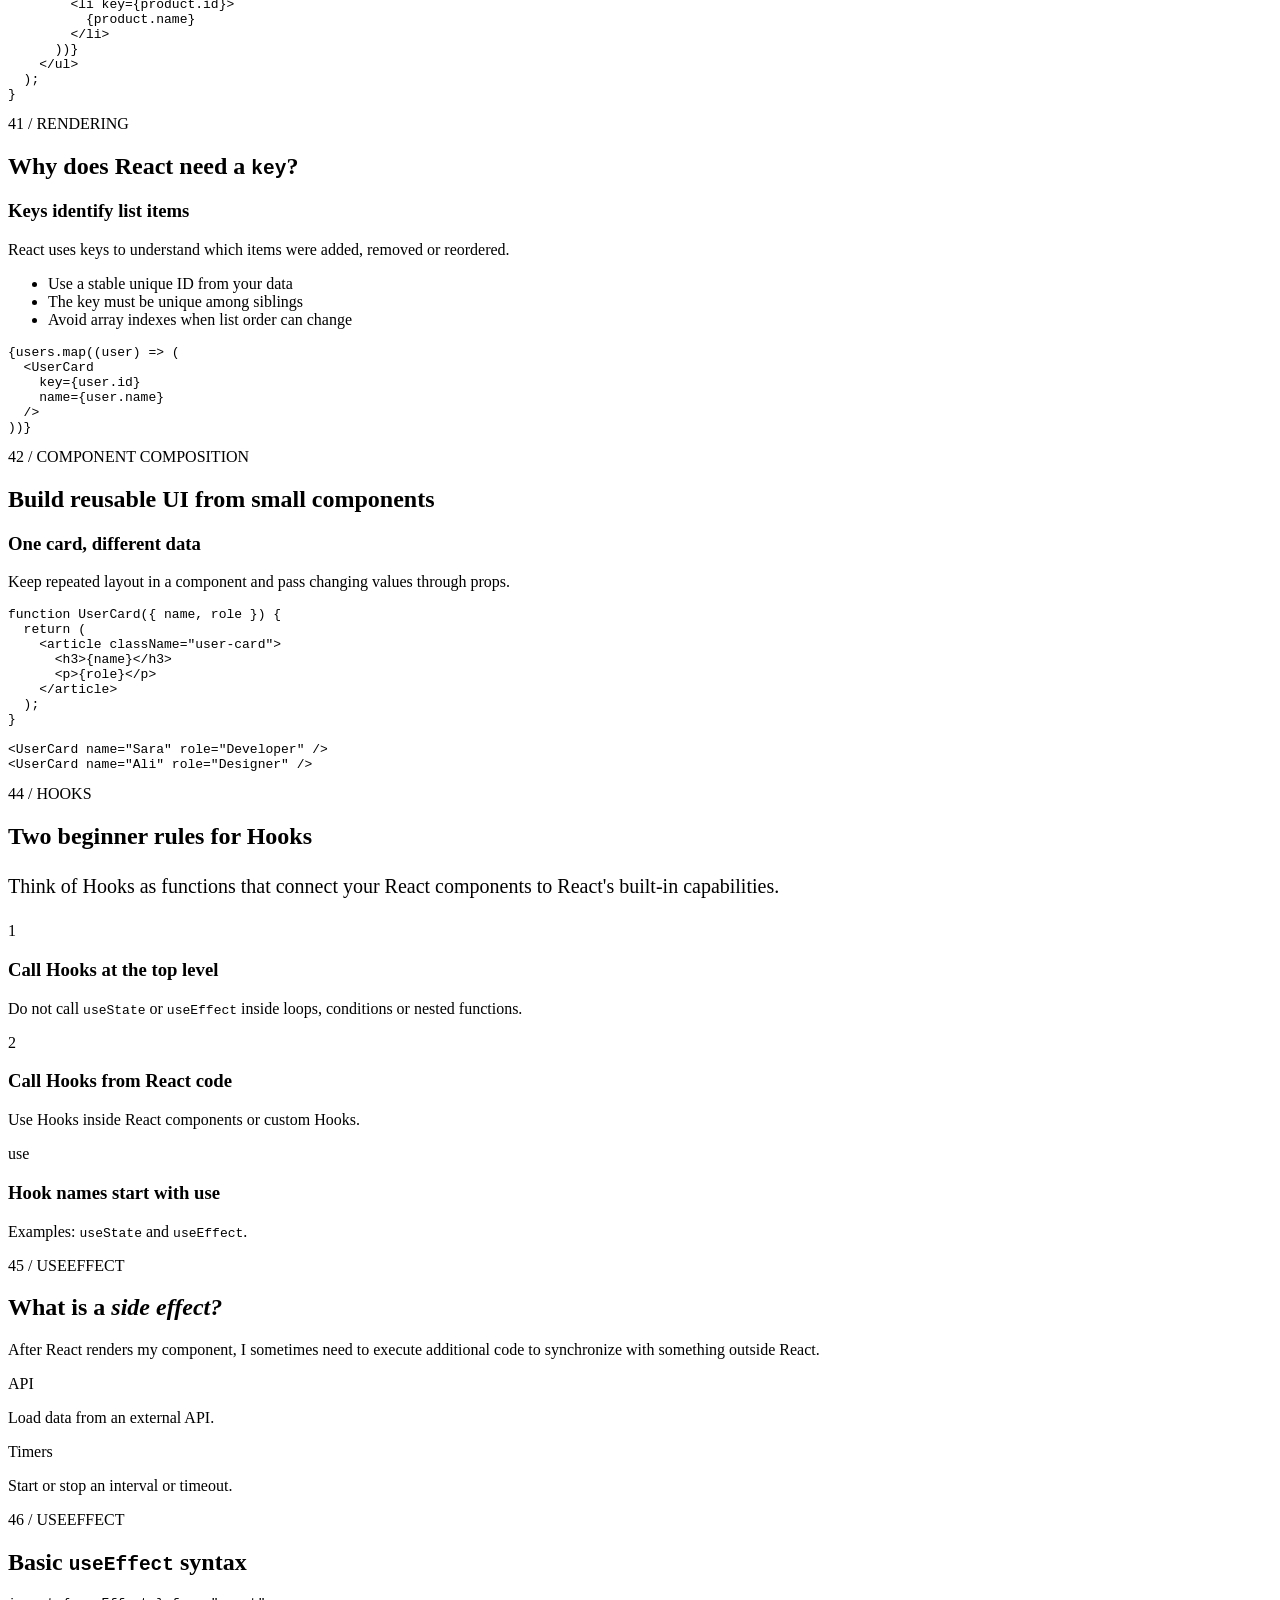
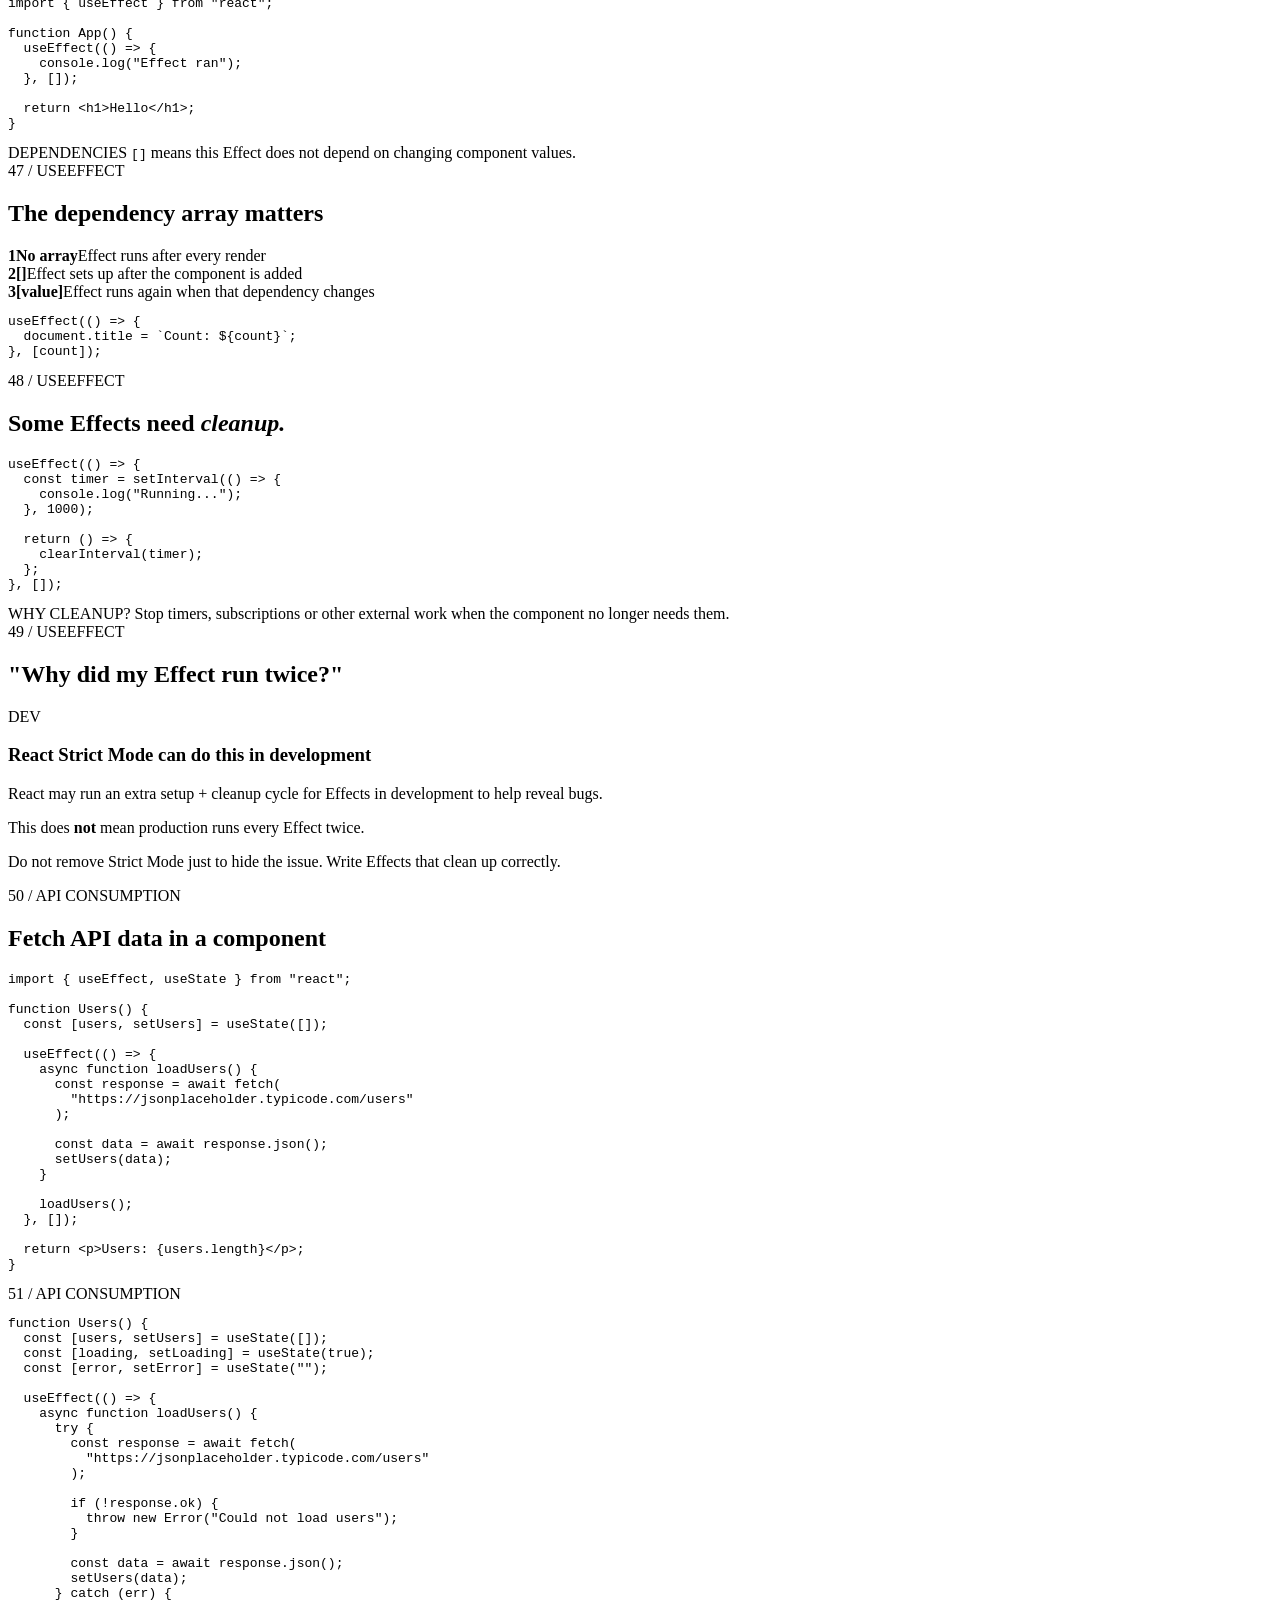
==== commit db5bb8f0: "week4 creation, react session" ====
--- a/week3/react-fundamentals.html
+++ b/week3/react-fundamentals.html
@@ -4,7 +4,8 @@
 <head>
   <meta charset="UTF-8">
   <meta name="viewport" content="width=device-width, initial-scale=1.0">
-  <link rel="icon" type="image/png" href="/cohort-04-sebline-program-materials/assets/images/the_digital_hub_unrwa_logo-removebg-preview.png">
+  <link rel="icon" type="image/png"
+    href="/cohort-04-sebline-program-materials/assets/images/the_digital_hub_unrwa_logo-removebg-preview.png">
   <title>React Fundamentals | The Digital Hub</title>
   <link rel="stylesheet" href="/cohort-04-sebline-program-materials/assets/css/style.css">
 </head>
@@ -15,7 +16,8 @@
     <section class="slide active hero" data-title="React Fundamentals">
       <div class="eyebrow"><span class="dot"></span> THE DIGITAL HUB <span class="muted">/ FRONTEND DEVELOPMENT</span>
       </div>
-      <img class="hero-logo" src="/cohort-04-sebline-program-materials/assets/images/the-digital-hub-full-logo.png" alt="The Digital Hub">
+      <img class="hero-logo" src="/cohort-04-sebline-program-materials/assets/images/the-digital-hub-full-logo.png"
+        alt="The Digital Hub">
       <div class="hero-content">
         <div class="kicker">WEEK 6 / REACT FUNDAMENTALS</div>
         <h1>Think in<br><em>components.</em></h1>
@@ -672,21 +674,7 @@
       </div>
     </section>
 
-    <section class="slide" data-title="Functional state updates">
-      <div class="eyebrow">33 / STATE</div>
-      <h2>When new state depends on old state</h2>
-      <pre><code>function Counter() {
-  const [count, setCount] = useState(0);
-
-  function increase() {
-    setCount(previousCount =&gt; previousCount + 1);
-  }
-
-  return &lt;button onClick={increase}&gt;{count}&lt;/button&gt;;
-}</code></pre>
-      <div class="note">GOOD HABIT <span>Use the updater form when calculating the next value from the previous
-          value.</span></div>
-    </section>
+
 
     <section class="slide" data-title="Object and array state">
       <div class="eyebrow">34 / STATE</div>
@@ -1010,7 +998,7 @@
       </div>
     </section>
 
-    <section style="overflow-y: scroll"  class="slide" data-title="Fetch API data">
+    <section style="overflow-y: scroll" class="slide" data-title="Fetch API data">
       <div class="eyebrow">50 / API CONSUMPTION</div>
       <h2>Fetch API data in a component</h2>
       <pre><code>import { useEffect, useState } from "react";
@@ -1037,7 +1025,7 @@
 
     <section style="overflow-y: scroll" class="slide dense" data-title="API loading error data">
       <div class="eyebrow">51 / API CONSUMPTION</div>
-      
+
       <pre><code>function Users() {
   const [users, setUsers] = useState([]);
   const [loading, setLoading] = useState(true);
@@ -1099,7 +1087,7 @@
           it.</span></div>
     </section>
 
-      
+
     <section class="slide closing" data-title="Next step">
       <div class="eyebrow">60 / WRAP-UP</div>
       <div class="centerpiece">
